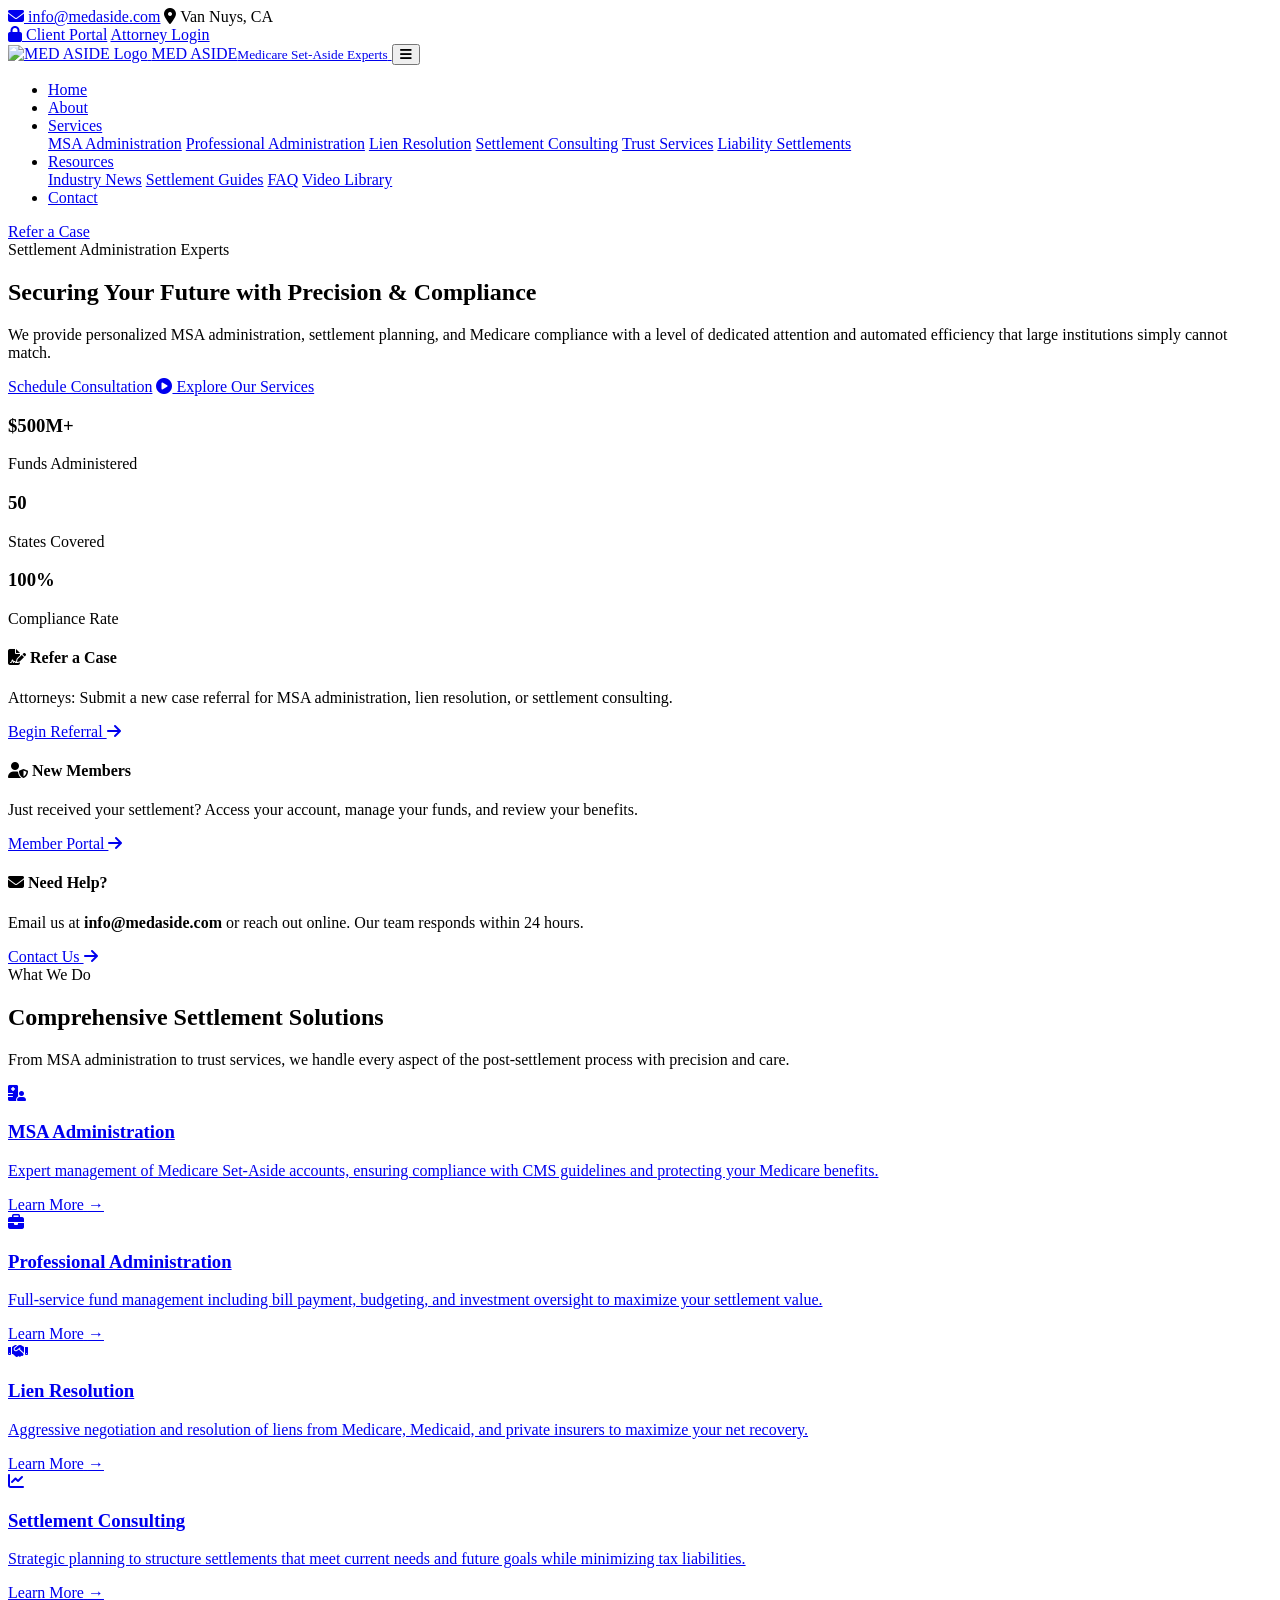
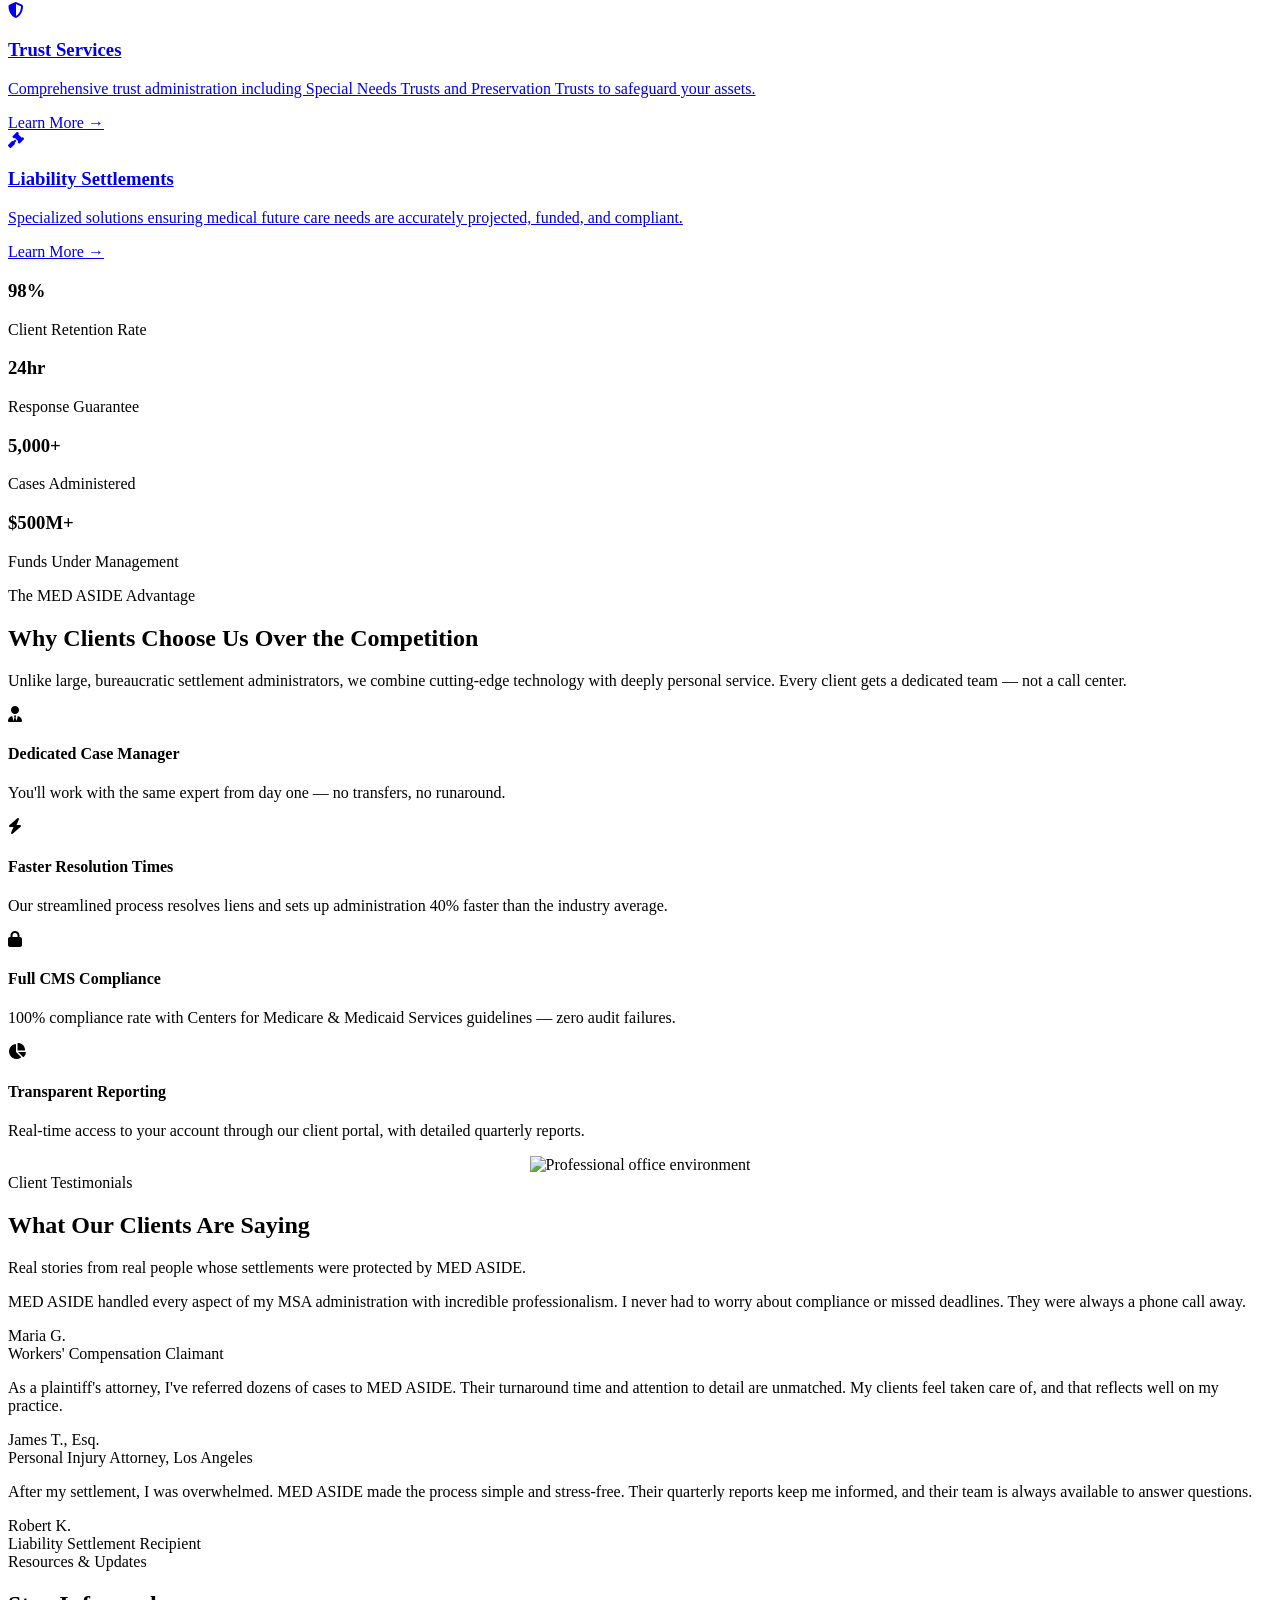
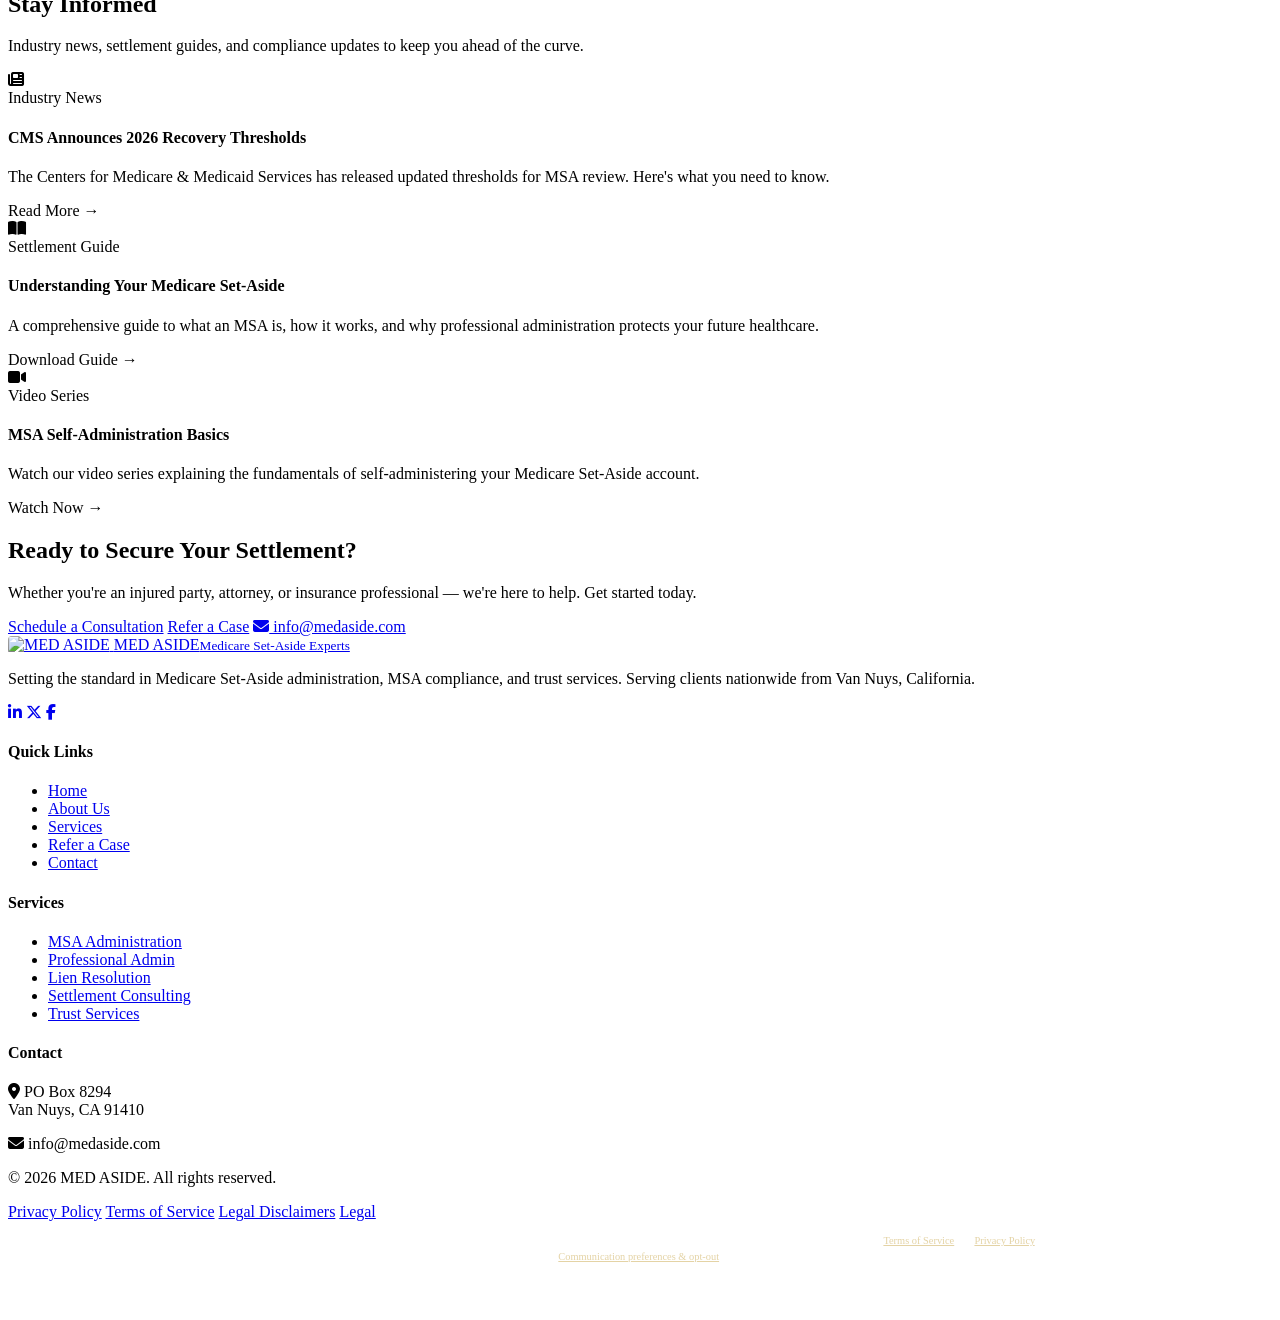
==== index.html @ 88d5e35c "Wire Web3Forms, add legal page, disclaimers, and builder credit - Connect contact form and referral " ====
<!DOCTYPE html>
<html lang="en">

<head>
    <meta charset="UTF-8">
    <meta name="viewport" content="width=device-width, initial-scale=1.0">
    <title>MED ASIDE | Medicare Set-Aside Administration & Compliance Experts</title>
    <link rel="icon" type="image/png" href="assets/images/logo.png">
    <link rel="apple-touch-icon" href="assets/images/logo.png">

    <!-- SEO Meta Tags -->
    <meta name="description"
        content="MED ASIDE provides expert Medicare Set-Aside administration, MSA compliance, lien resolution, settlement consulting, and trust services. CMS-compliant MSA fund management serving all 50 states from Van Nuys, CA.">
    <meta name="keywords"
        content="Medicare Set-Aside, MSA administration, MSA compliance, Medicare Set-Aside allocation, CMS compliance, lien resolution, settlement administration, workers compensation MSA, liability MSA, trust services, settlement consulting, Medicare secondary payer, MSA fund management">
    <meta name="robots" content="index, follow">
    <meta name="author" content="MED ASIDE">
    <link rel="canonical" href="https://www.medaside.com/">

    <!-- Open Graph Tags -->
    <meta property="og:title" content="MED ASIDE | Medicare Set-Aside Administration & Compliance Experts">
    <meta property="og:description"
        content="Expert Medicare Set-Aside administration, MSA compliance, lien resolution, and trust services. CMS-compliant fund management serving all 50 states.">
    <meta property="og:type" content="website">
    <meta property="og:url" content="https://www.medaside.com/">
    <meta property="og:image" content="https://www.medaside.com/assets/images/og-image.png">
    <meta property="og:site_name" content="MED ASIDE">

    <!-- Twitter Card Tags -->
    <meta name="twitter:card" content="summary_large_image">
    <meta name="twitter:title" content="MED ASIDE | Medicare Set-Aside Administration & Compliance Experts">
    <meta name="twitter:description"
        content="Expert Medicare Set-Aside administration, MSA compliance, lien resolution, and trust services. CMS-compliant fund management serving all 50 states.">
    <meta name="twitter:image" content="https://www.medaside.com/assets/images/og-image.png">

    <!-- JSON-LD Structured Data: Organization -->
    <script type="application/ld+json">
    {
        "@context": "https://schema.org",
        "@type": "Organization",
        "name": "MED ASIDE",
        "url": "https://www.medaside.com",
        "logo": "https://www.medaside.com/assets/images/logo.png",
        "description": "Medicare Set-Aside administration and compliance experts providing MSA fund management, lien resolution, settlement consulting, and trust services nationwide.",
        "email": "info@medaside.com",
        "address": {
            "@type": "PostalAddress",
            "streetAddress": "PO Box 8294",
            "addressLocality": "Van Nuys",
            "addressRegion": "CA",
            "postalCode": "91410",
            "addressCountry": "US"
        },
        "sameAs": [
            "https://www.linkedin.com/company/medaside",
            "https://www.facebook.com/medaside",
            "https://twitter.com/medaside"
        ],
        "contactPoint": {
            "@type": "ContactPoint",
            "contactType": "customer service",
            "email": "info@medaside.com",
            "areaServed": "US",
            "availableLanguage": "English"
        }
    }
    </script>

    <!-- JSON-LD Structured Data: LocalBusiness -->
    <script type="application/ld+json">
    {
        "@context": "https://schema.org",
        "@type": "LocalBusiness",
        "name": "MED ASIDE",
        "image": "https://www.medaside.com/assets/images/logo.png",
        "url": "https://www.medaside.com",
        "email": "info@medaside.com",
        "description": "Medicare Set-Aside administration and compliance experts. Professional MSA fund management, lien resolution, settlement consulting, and trust services.",
        "address": {
            "@type": "PostalAddress",
            "streetAddress": "PO Box 8294",
            "addressLocality": "Van Nuys",
            "addressRegion": "CA",
            "postalCode": "91410",
            "addressCountry": "US"
        },
        "geo": {
            "@type": "GeoCoordinates",
            "latitude": 34.1870,
            "longitude": -118.4490
        },
        "areaServed": {
            "@type": "Country",
            "name": "United States"
        },
        "priceRange": "$$",
        "openingHoursSpecification": [
            {
                "@type": "OpeningHoursSpecification",
                "dayOfWeek": ["Monday", "Tuesday", "Wednesday", "Thursday", "Friday"],
                "opens": "08:00",
                "closes": "18:00"
            }
        ]
    }
    </script>

    <!-- Sitemap -->
    <link rel="sitemap" type="application/xml" href="/sitemap.xml">

    <!-- Preconnect Hints -->
    <link rel="preconnect" href="https://fonts.googleapis.com">
    <link rel="preconnect" href="https://fonts.gstatic.com" crossorigin>
    <link rel="preconnect" href="https://cdnjs.cloudflare.com">

    <!-- Google Fonts -->
    <link
        href="https://fonts.googleapis.com/css2?family=Inter:wght@300;400;500;600;700&family=Playfair+Display:ital,wght@0,400;0,600;0,700;1,400&display=swap"
        rel="stylesheet">

    <!-- Font Awesome -->
    <link rel="stylesheet" href="https://cdnjs.cloudflare.com/ajax/libs/font-awesome/6.5.1/css/all.min.css">

    <!-- Stylesheet -->
    <link rel="stylesheet" href="styles.css">
</head>

<body>

    <!-- Top Bar -->
    <div class="top-bar">
        <div class="container">
            <div class="top-bar-left">
                <a href="mailto:info@medaside.com"><i class="fas fa-envelope"></i> info@medaside.com</a>
                <span><i class="fas fa-map-marker-alt"></i> Van Nuys, CA</span>
            </div>
            <div class="top-bar-right">
                <a href="portal.html" class="portal-btn"><i class="fas fa-lock"></i> Client Portal</a>
                <a href="portal.html">Attorney Login</a>
            </div>
        </div>
    </div>

    <!-- Header / Navigation -->
    <header>
        <div class="container">
            <nav>
                <a href="index.html" class="logo">
                    <img src="assets/images/logo.png" alt="MED ASIDE Logo">
                    <span class="logo-text">MED ASIDE<small>Medicare Set-Aside Experts</small></span>
                </a>

                <button class="mobile-toggle" id="mobileToggle" aria-label="Toggle Menu">
                    <i class="fas fa-bars"></i>
                </button>

                <div class="main-nav" id="mainNav">
                    <ul class="nav-links">
                        <li><a href="index.html" class="active">Home</a></li>
                        <li><a href="about.html">About</a></li>
                        <li class="has-dropdown">
                            <a href="services.html">Services</a>
                            <div class="dropdown">
                                <a href="services.html#msa">MSA Administration</a>
                                <a href="services.html#professional">Professional Administration</a>
                                <a href="services.html#lien">Lien Resolution</a>
                                <a href="services.html#consulting">Settlement Consulting</a>
                                <a href="services.html#trust">Trust Services</a>
                                <a href="services.html#liability">Liability Settlements</a>
                            </div>
                        </li>
                        <li class="has-dropdown">
                            <a href="#">Resources</a>
                            <div class="dropdown">
                                <a href="#">Industry News</a>
                                <a href="#">Settlement Guides</a>
                                <a href="#">FAQ</a>
                                <a href="#">Video Library</a>
                            </div>
                        </li>
                        <li><a href="contact.html">Contact</a></li>
                    </ul>
                    <div class="nav-cta">
                        <a href="referral.html" class="btn btn-referral btn-small"><span>Refer a Case</span></a>
                    </div>
                </div>
            </nav>
        </div>
    </header>

    <!-- Hero Section -->
    <section class="hero">
        <div class="container">
            <div class="hero-inner">
                <div class="hero-content">
                    <span class="section-label">Settlement Administration Experts</span>
                    <h1>Securing Your Future with <span class="text-gold">Precision & Compliance</span></h1>
                    <p>We provide personalized MSA administration, settlement planning, and Medicare compliance with a
                        level of dedicated attention and automated efficiency that large institutions simply cannot
                        match.</p>
                    <div class="hero-ctas">
                        <a href="contact.html" class="btn btn-primary"><span>Schedule Consultation</span></a>
                        <a href="services.html" class="btn btn-outline-light"><span><i class="fas fa-play-circle"></i>
                                Explore Our Services</span></a>
                    </div>
                    <div class="hero-stats">
                        <div class="hero-stat">
                            <h3>$500M+</h3>
                            <p>Funds Administered</p>
                        </div>
                        <div class="hero-stat">
                            <h3>50</h3>
                            <p>States Covered</p>
                        </div>
                        <div class="hero-stat">
                            <h3>100%</h3>
                            <p>Compliance Rate</p>
                        </div>
                    </div>
                </div>

                <div class="hero-sidebar">
                    <div class="hero-card">
                        <h4><i class="fas fa-file-signature"></i> Refer a Case</h4>
                        <p>Attorneys: Submit a new case referral for MSA administration, lien resolution, or settlement
                            consulting.</p>
                        <a href="referral.html">Begin Referral <i class="fas fa-arrow-right"></i></a>
                    </div>
                    <div class="hero-card">
                        <h4><i class="fas fa-user-shield"></i> New Members</h4>
                        <p>Just received your settlement? Access your account, manage your funds, and review your
                            benefits.</p>
                        <a href="portal.html">Member Portal <i class="fas fa-arrow-right"></i></a>
                    </div>
                    <div class="hero-card">
                        <h4><i class="fas fa-envelope"></i> Need Help?</h4>
                        <p>Email us at <strong>info@medaside.com</strong> or reach out online. Our team responds within 24
                            hours.</p>
                        <a href="contact.html">Contact Us <i class="fas fa-arrow-right"></i></a>
                    </div>
                </div>
            </div>
        </div>
    </section>

    <!-- Services Section -->
    <section class="services-section">
        <div class="container">
            <div class="section-header">
                <span class="section-label" style="padding-left:0; text-align:center;">What We Do</span>
                <h2>Comprehensive <span class="text-gold">Settlement Solutions</span></h2>
                <p>From MSA administration to trust services, we handle every aspect of the post-settlement process with
                    precision and care.</p>
            </div>
            <div class="services-grid">
                <a href="services.html#msa" class="service-card">
                    <div class="service-icon"><i class="fas fa-hospital-user"></i></div>
                    <h3>MSA Administration</h3>
                    <p>Expert management of Medicare Set-Aside accounts, ensuring compliance with CMS guidelines and
                        protecting your Medicare benefits.</p>
                    <span class="service-link"><span>Learn More</span> <span class="arrow">&rarr;</span></span>
                </a>
                <a href="services.html#professional" class="service-card">
                    <div class="service-icon"><i class="fas fa-briefcase"></i></div>
                    <h3>Professional Administration</h3>
                    <p>Full-service fund management including bill payment, budgeting, and investment oversight to
                        maximize your settlement value.</p>
                    <span class="service-link"><span>Learn More</span> <span class="arrow">&rarr;</span></span>
                </a>
                <a href="services.html#lien" class="service-card">
                    <div class="service-icon"><i class="fas fa-handshake"></i></div>
                    <h3>Lien Resolution</h3>
                    <p>Aggressive negotiation and resolution of liens from Medicare, Medicaid, and private insurers to
                        maximize your net recovery.</p>
                    <span class="service-link"><span>Learn More</span> <span class="arrow">&rarr;</span></span>
                </a>
                <a href="services.html#consulting" class="service-card">
                    <div class="service-icon"><i class="fas fa-chart-line"></i></div>
                    <h3>Settlement Consulting</h3>
                    <p>Strategic planning to structure settlements that meet current needs and future goals while
                        minimizing tax liabilities.</p>
                    <span class="service-link"><span>Learn More</span> <span class="arrow">&rarr;</span></span>
                </a>
                <a href="services.html#trust" class="service-card">
                    <div class="service-icon"><i class="fas fa-shield-alt"></i></div>
                    <h3>Trust Services</h3>
                    <p>Comprehensive trust administration including Special Needs Trusts and Preservation Trusts to
                        safeguard your assets.</p>
                    <span class="service-link"><span>Learn More</span> <span class="arrow">&rarr;</span></span>
                </a>
                <a href="services.html#liability" class="service-card">
                    <div class="service-icon"><i class="fas fa-gavel"></i></div>
                    <h3>Liability Settlements</h3>
                    <p>Specialized solutions ensuring medical future care needs are accurately projected, funded, and
                        compliant.</p>
                    <span class="service-link"><span>Learn More</span> <span class="arrow">&rarr;</span></span>
                </a>
            </div>
        </div>
    </section>

    <!-- Trust Stats Band -->
    <section class="trust-band">
        <div class="container">
            <div class="trust-grid">
                <div class="trust-item">
                    <h3>98%</h3>
                    <p>Client Retention Rate</p>
                </div>
                <div class="trust-item">
                    <h3>24hr</h3>
                    <p>Response Guarantee</p>
                </div>
                <div class="trust-item">
                    <h3>5,000+</h3>
                    <p>Cases Administered</p>
                </div>
                <div class="trust-item">
                    <h3>$500M+</h3>
                    <p>Funds Under Management</p>
                </div>
            </div>
        </div>
    </section>

    <!-- Why Choose Us -->
    <section class="why-section">
        <div class="container">
            <div class="why-grid">
                <div class="why-content">
                    <span class="section-label">The MED ASIDE Advantage</span>
                    <h2>Why Clients Choose <span class="text-gold">Us Over the Competition</span></h2>
                    <p class="text-muted">Unlike large, bureaucratic settlement administrators, we combine cutting-edge
                        technology with deeply personal service. Every client gets a dedicated team — not a call center.
                    </p>
                    <div class="why-list">
                        <div class="why-item">
                            <div class="why-icon"><i class="fas fa-user-tie"></i></div>
                            <div>
                                <h4>Dedicated Case Manager</h4>
                                <p>You'll work with the same expert from day one — no transfers, no runaround.</p>
                            </div>
                        </div>
                        <div class="why-item">
                            <div class="why-icon"><i class="fas fa-bolt"></i></div>
                            <div>
                                <h4>Faster Resolution Times</h4>
                                <p>Our streamlined process resolves liens and sets up administration 40% faster than the
                                    industry average.</p>
                            </div>
                        </div>
                        <div class="why-item">
                            <div class="why-icon"><i class="fas fa-lock"></i></div>
                            <div>
                                <h4>Full CMS Compliance</h4>
                                <p>100% compliance rate with Centers for Medicare & Medicaid Services guidelines — zero
                                    audit failures.</p>
                            </div>
                        </div>
                        <div class="why-item">
                            <div class="why-icon"><i class="fas fa-chart-pie"></i></div>
                            <div>
                                <h4>Transparent Reporting</h4>
                                <p>Real-time access to your account through our client portal, with detailed quarterly
                                    reports.</p>
                            </div>
                        </div>
                    </div>
                </div>
                <div style="display:flex;align-items:center;justify-content:center;">
                    <img src="assets/images/hero.png" alt="Professional office environment"
                        style="max-height:500px;object-fit:cover;border:1px solid var(--glass-border);">
                </div>
            </div>
        </div>
    </section>

    <!-- Testimonials -->
    <section class="testimonials-section">
        <div class="container">
            <div class="section-header">
                <span class="section-label" style="padding-left:0; text-align:center;">Client Testimonials</span>
                <h2>What Our Clients <span class="text-gold">Are Saying</span></h2>
                <p>Real stories from real people whose settlements were protected by MED ASIDE.</p>
            </div>
            <div class="testimonials-grid">
                <div class="testimonial-card">
                    <p>MED ASIDE handled every aspect of my MSA administration with incredible professionalism. I never
                        had to worry about compliance or missed deadlines. They were always a phone call away.</p>
                    <div class="testimonial-author">Maria G.</div>
                    <div class="testimonial-role">Workers' Compensation Claimant</div>
                </div>
                <div class="testimonial-card">
                    <p>As a plaintiff's attorney, I've referred dozens of cases to MED ASIDE. Their turnaround time and
                        attention to detail are unmatched. My clients feel taken care of, and that reflects well on my
                        practice.</p>
                    <div class="testimonial-author">James T., Esq.</div>
                    <div class="testimonial-role">Personal Injury Attorney, Los Angeles</div>
                </div>
                <div class="testimonial-card">
                    <p>After my settlement, I was overwhelmed. MED ASIDE made the process simple and stress-free. Their
                        quarterly reports keep me informed, and their team is always available to answer questions.</p>
                    <div class="testimonial-author">Robert K.</div>
                    <div class="testimonial-role">Liability Settlement Recipient</div>
                </div>
            </div>
        </div>
    </section>

    <!-- Resources / News -->
    <section class="resources-section">
        <div class="container">
            <div class="section-header">
                <span class="section-label" style="padding-left:0; text-align:center;">Resources & Updates</span>
                <h2>Stay <span class="text-gold">Informed</span></h2>
                <p>Industry news, settlement guides, and compliance updates to keep you ahead of the curve.</p>
            </div>
            <div class="resources-grid">
                <div class="resource-card">
                    <div class="resource-thumb"><i class="fas fa-newspaper"></i></div>
                    <div class="resource-body">
                        <span class="resource-tag">Industry News</span>
                        <h4>CMS Announces 2026 Recovery Thresholds</h4>
                        <p>The Centers for Medicare & Medicaid Services has released updated thresholds for MSA review.
                            Here's what you need to know.</p>
                        <span class="resource-link">Read More &rarr;</span>
                    </div>
                </div>
                <div class="resource-card">
                    <div class="resource-thumb"><i class="fas fa-book-open"></i></div>
                    <div class="resource-body">
                        <span class="resource-tag">Settlement Guide</span>
                        <h4>Understanding Your Medicare Set-Aside</h4>
                        <p>A comprehensive guide to what an MSA is, how it works, and why professional administration
                            protects your future healthcare.</p>
                        <span class="resource-link">Download Guide &rarr;</span>
                    </div>
                </div>
                <div class="resource-card">
                    <div class="resource-thumb"><i class="fas fa-video"></i></div>
                    <div class="resource-body">
                        <span class="resource-tag">Video Series</span>
                        <h4>MSA Self-Administration Basics</h4>
                        <p>Watch our video series explaining the fundamentals of self-administering your Medicare
                            Set-Aside account.</p>
                        <span class="resource-link">Watch Now &rarr;</span>
                    </div>
                </div>
            </div>
        </div>
    </section>

    <!-- CTA Band -->
    <section class="cta-band">
        <div class="container">
            <h2>Ready to Secure <span class="text-gold">Your Settlement?</span></h2>
            <p>Whether you're an injured party, attorney, or insurance professional — we're here to help. Get started
                today.</p>
            <div class="cta-buttons">
                <a href="contact.html" class="btn btn-primary"><span>Schedule a Consultation</span></a>
                <a href="referral.html" class="btn"><span>Refer a Case</span></a>
                <a href="mailto:info@medaside.com" class="btn btn-outline-light"><span><i class="fas fa-envelope"></i> info@medaside.com</span></a>
            </div>
        </div>
    </section>

    <!-- Footer -->
    <footer>
        <div class="container">
            <div class="footer-grid">
                <div class="footer-col footer-about">
                    <a href="index.html" class="logo" style="margin-bottom:1.5rem;">
                        <img src="assets/images/logo.png" alt="MED ASIDE"
                            style="height:45px;width:45px;border-radius:4px;">
                        <span class="logo-text">MED ASIDE<small>Medicare Set-Aside Experts</small></span>
                    </a>
                    <p>Setting the standard in Medicare Set-Aside administration, MSA compliance, and trust services.
                        Serving clients nationwide from Van Nuys, California.</p>
                    <div class="social-links">
                        <a href="#" aria-label="LinkedIn"><i class="fab fa-linkedin-in"></i></a>
                        <a href="#" aria-label="Twitter"><i class="fab fa-x-twitter"></i></a>
                        <a href="#" aria-label="Facebook"><i class="fab fa-facebook-f"></i></a>
                    </div>
                </div>
                <div class="footer-col">
                    <h4>Quick Links</h4>
                    <ul>
                        <li><a href="index.html">Home</a></li>
                        <li><a href="about.html">About Us</a></li>
                        <li><a href="services.html">Services</a></li>
                        <li><a href="referral.html">Refer a Case</a></li>
                        <li><a href="contact.html">Contact</a></li>
                    </ul>
                </div>
                <div class="footer-col">
                    <h4>Services</h4>
                    <ul>
                        <li><a href="services.html#msa">MSA Administration</a></li>
                        <li><a href="services.html#professional">Professional Admin</a></li>
                        <li><a href="services.html#lien">Lien Resolution</a></li>
                        <li><a href="services.html#consulting">Settlement Consulting</a></li>
                        <li><a href="services.html#trust">Trust Services</a></li>
                    </ul>
                </div>
                <div class="footer-col footer-contact">
                    <h4>Contact</h4>
                    <p><span class="icon"><i class="fas fa-map-marker-alt"></i></span> PO Box 8294<br>Van
                        Nuys, CA 91410</p>
                    <p><span class="icon"><i class="fas fa-envelope"></i></span> info@medaside.com</p>
                </div>
            </div>
            <div class="footer-bottom">
                <p>&copy; 2026 MED ASIDE. All rights reserved.</p>
                <div class="footer-bottom-links">
                    <a href="legal.html#privacy">Privacy Policy</a>
                    <a href="legal.html#terms">Terms of Service</a>
                    <a href="legal.html#disclaimers">Legal Disclaimers</a>
                    <a href="legal.html">Legal</a>
                </div>
            </div>

            <p style="font-size:0.65rem;color:rgba(255,255,255,0.3);margin-top:0.75rem;line-height:1.5;max-width:800px;margin-left:auto;margin-right:auto;text-align:center;">MED ASIDE is not a law firm and does not provide legal advice. Information on this site is for general purposes only. By using this site, you agree to our <a href="legal.html#terms" style="color:rgba(201,168,76,0.5);">Terms of Service</a> and <a href="legal.html#privacy" style="color:rgba(201,168,76,0.5);">Privacy Policy</a>. <a href="legal.html#consent" style="color:rgba(201,168,76,0.5);">Communication preferences &amp; opt-out</a>.</p>
            <div style="text-align:center;padding:0.75rem 0 0;border-top:1px solid rgba(255,255,255,0.05);margin-top:0.75rem;"><p style="font-size:0.6rem;color:rgba(255,255,255,0.25);letter-spacing:0.5px;">Website custom built by Brandon Bible, Adaptation Living LLC &mdash; <a href="mailto:info@adaptationliving.com" style="color:rgba(255,255,255,0.3);">info@adaptationliving.com</a></p></div>
        </div>
    </footer>

    <!-- Mobile Nav Toggle Script -->
    <script>
        document.getElementById('mobileToggle').addEventListener('click', function () {
            document.getElementById('mainNav').classList.toggle('open');
            const icon = this.querySelector('i');
            icon.classList.toggle('fa-bars');
            icon.classList.toggle('fa-times');
        });

        // Simple scroll animation
        const observer = new IntersectionObserver((entries) => {
            entries.forEach(entry => {
                if (entry.isIntersecting) {
                    entry.target.classList.add('visible');
                }
            });
        }, { threshold: 0.1 });

        document.querySelectorAll('.animate-on-scroll').forEach(el => observer.observe(el));
    </script>

</body>

</html>
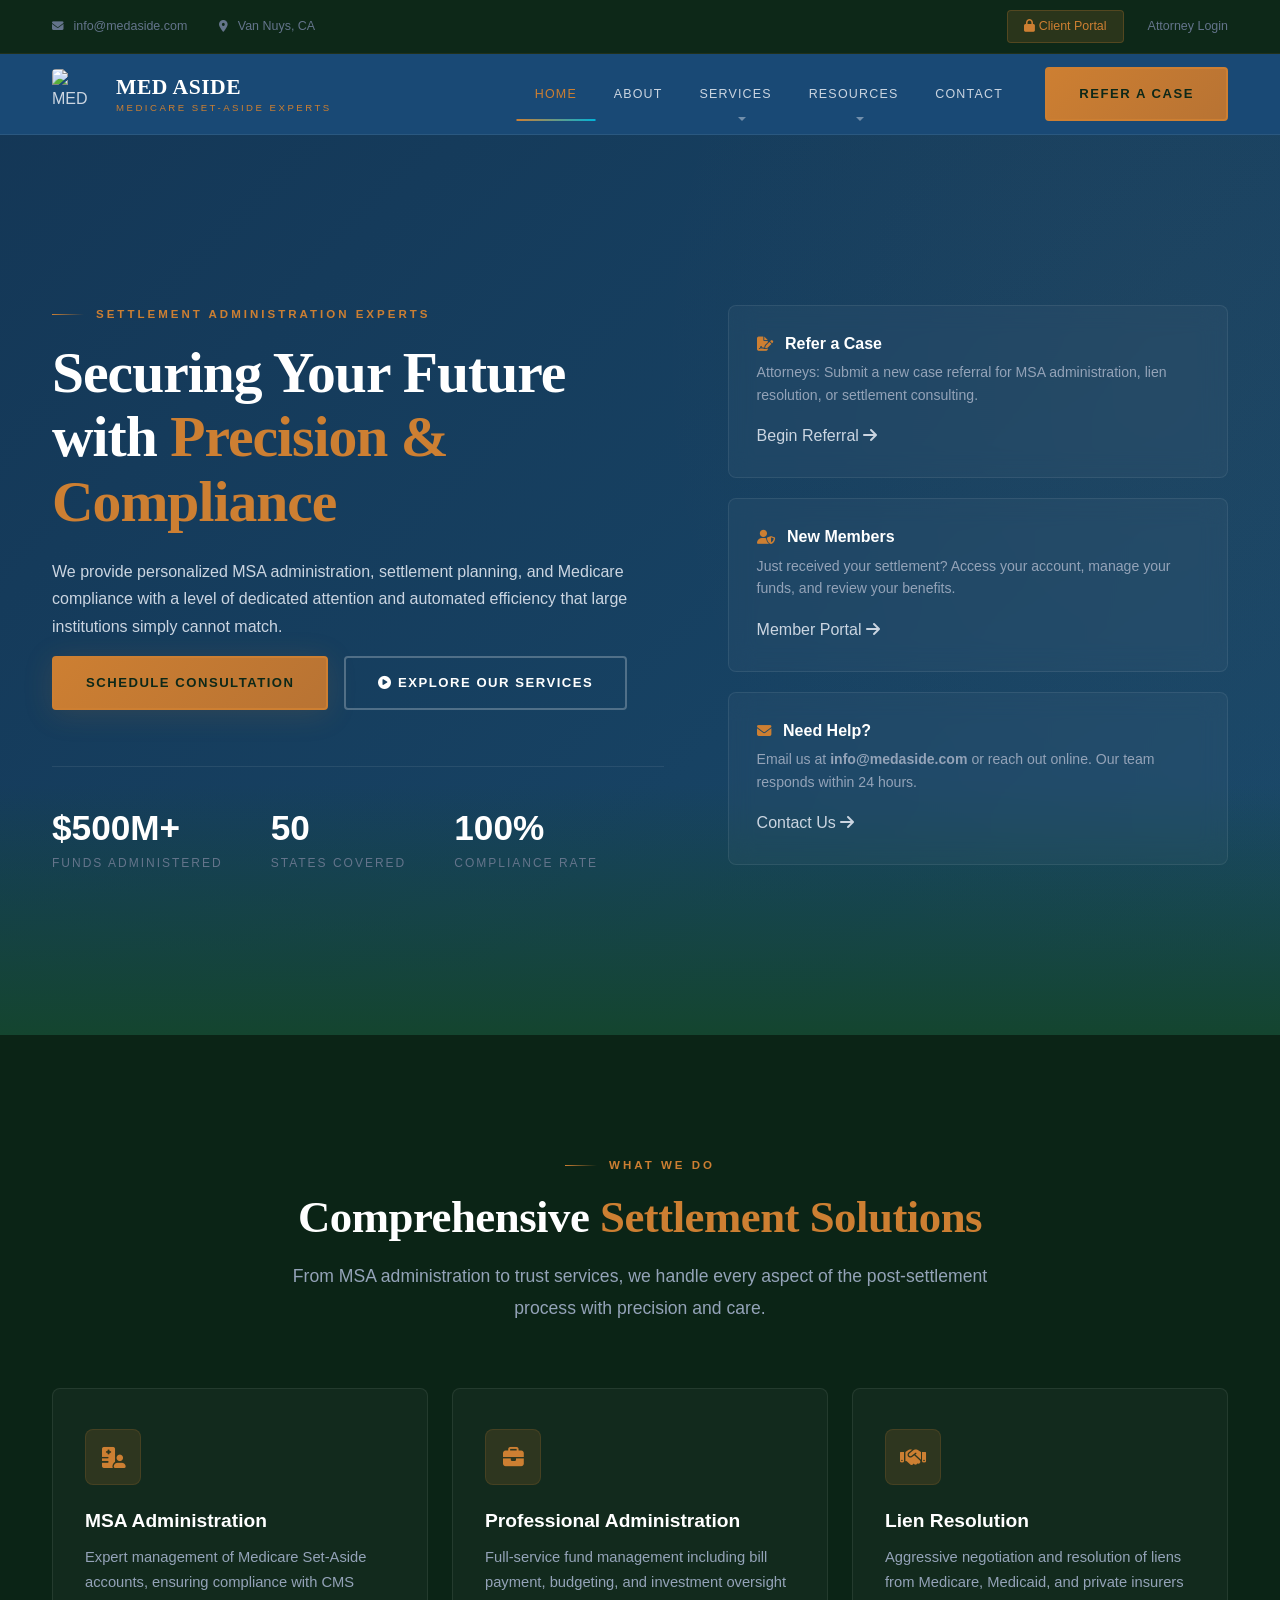
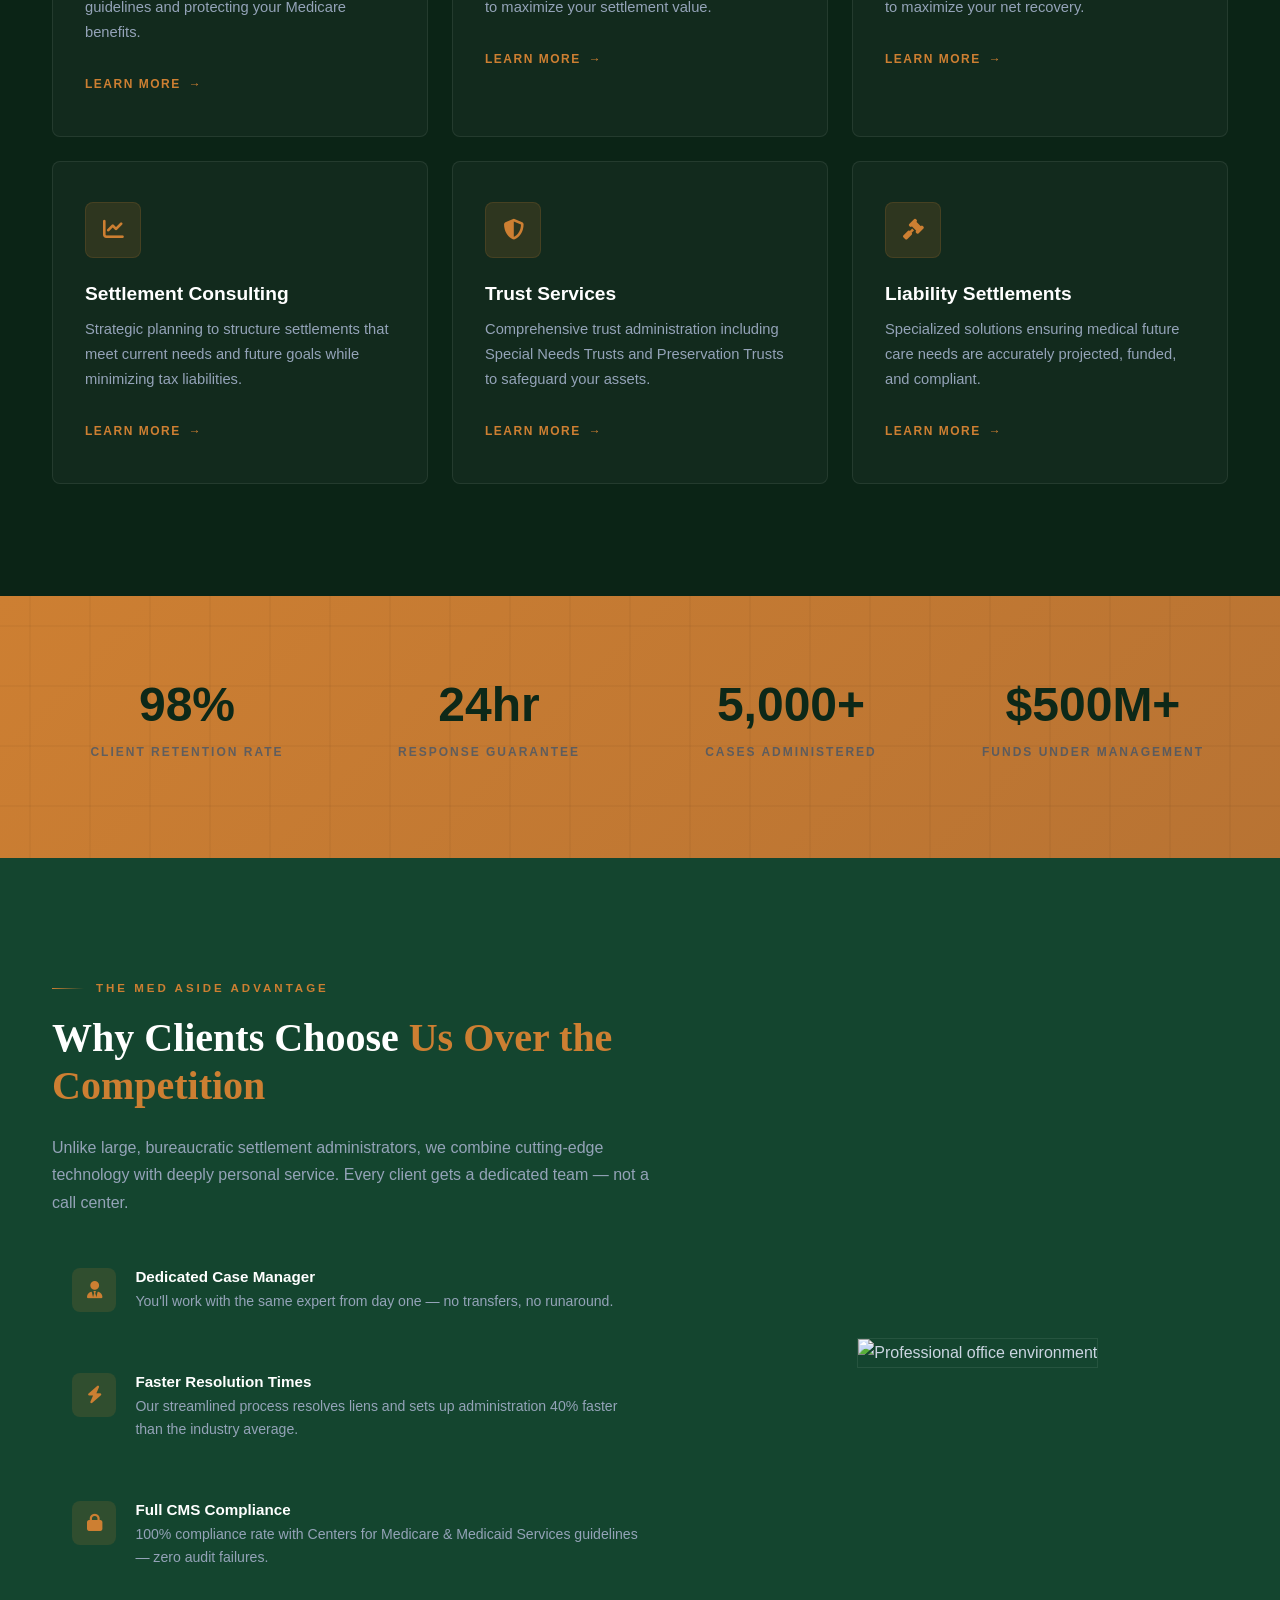
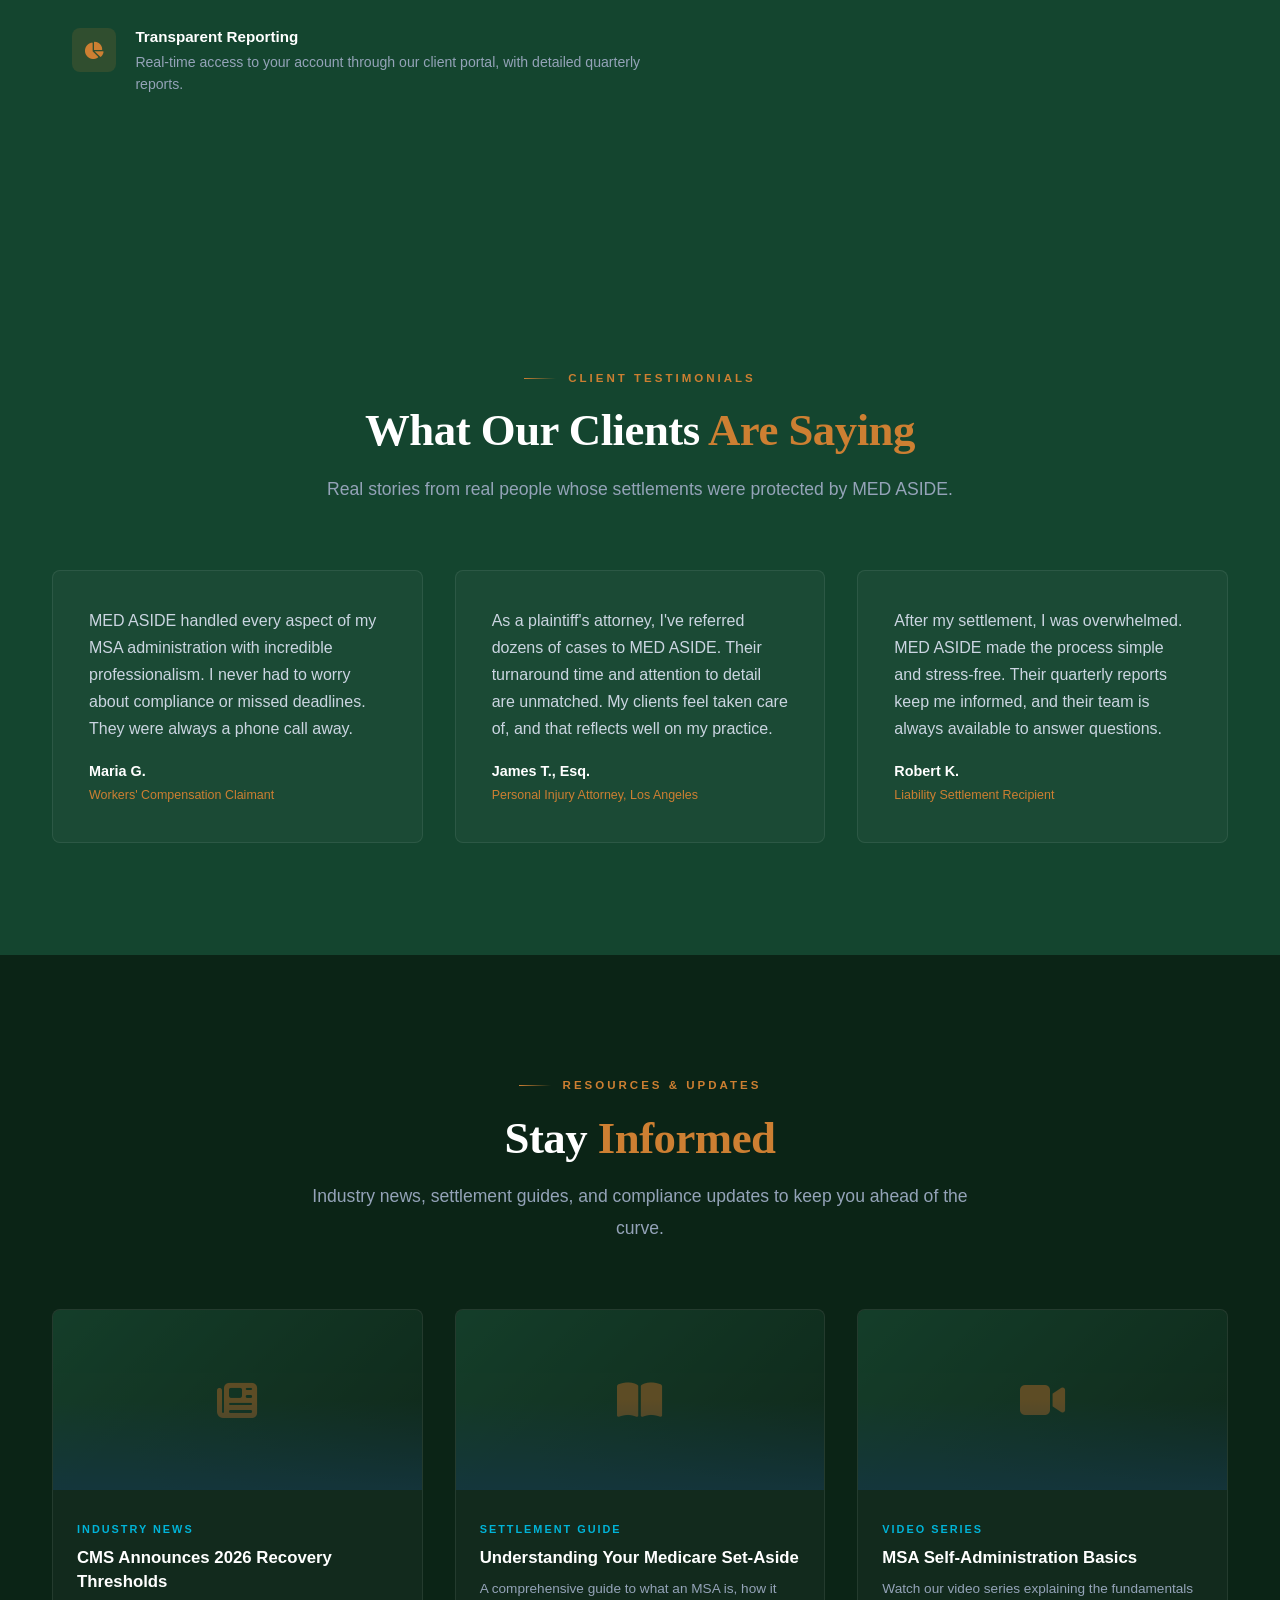
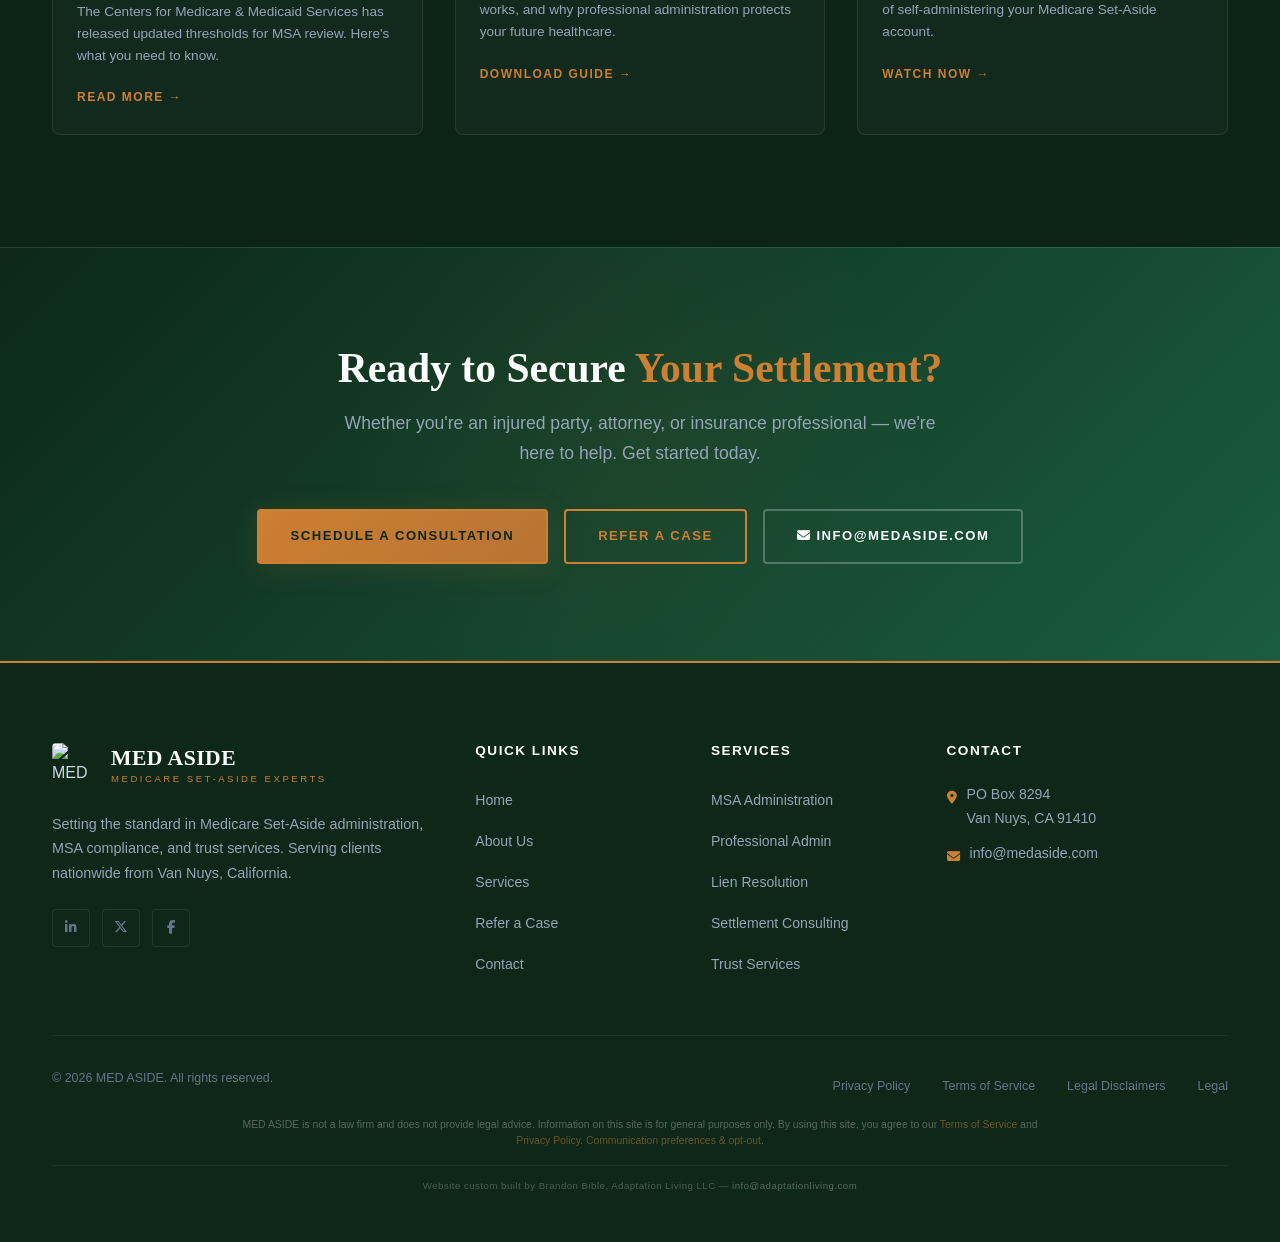
==== commit 905d43b6: "MED ASIDE v2 - Forest green + copper/bronze color variant Identical site structure, content, forms, " ====
--- a/index.html
+++ b/index.html
@@ -519,7 +519,7 @@
                 </div>
             </div>
 
-            <p style="font-size:0.65rem;color:rgba(255,255,255,0.3);margin-top:0.75rem;line-height:1.5;max-width:800px;margin-left:auto;margin-right:auto;text-align:center;">MED ASIDE is not a law firm and does not provide legal advice. Information on this site is for general purposes only. By using this site, you agree to our <a href="legal.html#terms" style="color:rgba(201,168,76,0.5);">Terms of Service</a> and <a href="legal.html#privacy" style="color:rgba(201,168,76,0.5);">Privacy Policy</a>. <a href="legal.html#consent" style="color:rgba(201,168,76,0.5);">Communication preferences &amp; opt-out</a>.</p>
+            <p style="font-size:0.65rem;color:rgba(255,255,255,0.3);margin-top:0.75rem;line-height:1.5;max-width:800px;margin-left:auto;margin-right:auto;text-align:center;">MED ASIDE is not a law firm and does not provide legal advice. Information on this site is for general purposes only. By using this site, you agree to our <a href="legal.html#terms" style="color:rgba(205,127,50,0.5);">Terms of Service</a> and <a href="legal.html#privacy" style="color:rgba(205,127,50,0.5);">Privacy Policy</a>. <a href="legal.html#consent" style="color:rgba(205,127,50,0.5);">Communication preferences &amp; opt-out</a>.</p>
             <div style="text-align:center;padding:0.75rem 0 0;border-top:1px solid rgba(255,255,255,0.05);margin-top:0.75rem;"><p style="font-size:0.6rem;color:rgba(255,255,255,0.25);letter-spacing:0.5px;">Website custom built by Brandon Bible, Adaptation Living LLC &mdash; <a href="mailto:info@adaptationliving.com" style="color:rgba(255,255,255,0.3);">info@adaptationliving.com</a></p></div>
         </div>
     </footer>
@@ -545,6 +545,19 @@
         document.querySelectorAll('.animate-on-scroll').forEach(el => observer.observe(el));
     </script>
 
+<!--Start of Tawk.to Script-->
+<script type="text/javascript">
+var Tawk_API=Tawk_API||{}, Tawk_LoadStart=new Date();
+(function(){
+var s1=document.createElement("script"),s0=document.getElementsByTagName("script")[0];
+s1.async=true;
+s1.src='https://embed.tawk.to/69aa5552ddd7fc1c34851406/1jj0lqiqk';
+s1.charset='UTF-8';
+s1.setAttribute('crossorigin','*');
+s0.parentNode.insertBefore(s1,s0);
+})();
+</script>
+<!--End of Tawk.to Script-->
 </body>
 
 </html>
--- a/styles.css
+++ b/styles.css
@@ -0,0 +1,2084 @@
+/* ================================================================
+   MED ASIDE — Enterprise Design System
+   Medicare Set-Aside Administration & Compliance
+   ================================================================ */
+
+/* ---- Custom Properties ---- */
+:root {
+    /* Brand Palette — Forest Green */
+    --navy-900: #0d2818;
+    --navy-800: #14452f;
+    --navy-700: #1a5c3e;
+    --navy-600: #20734d;
+    --navy-500: #2d8a5e;
+    --charcoal: #0f3321;
+    --slate-900: #0b2416;
+
+    /* Accent Colors */
+    --gold: #cd7f32;
+    --gold-light: #daa06d;
+    --gold-dark: #b87333;
+    --gold-glow: rgba(205, 127, 50, 0.15);
+    --teal: #00b4d8;
+    --teal-light: #48cae4;
+    --teal-dark: #0096b7;
+    --teal-glow: rgba(0, 180, 216, 0.1);
+    --emerald: #10b981;
+    --coral: #f97066;
+
+    /* Text */
+    --text-white: #ffffff;
+    --text-100: #e2e8f0;
+    --text-200: #cbd5e1;
+    --text-300: #94a3b8;
+    --text-400: #64748b;
+    --text-500: #475569;
+
+    /* Surfaces */
+    --glass: rgba(255, 255, 255, 0.03);
+    --glass-light: rgba(255, 255, 255, 0.06);
+    --glass-border: rgba(255, 255, 255, 0.08);
+    --glass-border-hover: rgba(255, 255, 255, 0.15);
+
+    /* Typography */
+    --font-display: 'Playfair Display', Georgia, 'Times New Roman', serif;
+    --font-body: 'Inter', -apple-system, BlinkMacSystemFont, 'Segoe UI', sans-serif;
+
+    /* Spacing */
+    --section-pad: 7rem 0;
+    --section-pad-sm: 5rem 0;
+    --container-max: 1240px;
+    --container-narrow: 900px;
+
+    /* Radius */
+    --radius-sm: 4px;
+    --radius-md: 8px;
+    --radius-lg: 12px;
+    --radius-xl: 16px;
+
+    /* Shadows */
+    --shadow-sm: 0 1px 3px rgba(0,0,0,0.1);
+    --shadow-md: 0 4px 20px rgba(0,0,0,0.15);
+    --shadow-lg: 0 10px 40px rgba(0,0,0,0.25);
+    --shadow-xl: 0 20px 60px rgba(0,0,0,0.35);
+    --shadow-gold: 0 4px 30px rgba(205,127,50,0.15);
+    --shadow-teal: 0 4px 30px rgba(0,180,216,0.1);
+
+    /* Transitions */
+    --ease-out: cubic-bezier(0.25, 0.46, 0.45, 0.94);
+    --ease-spring: cubic-bezier(0.34, 1.56, 0.64, 1);
+    --t-fast: 0.2s;
+    --t-med: 0.4s;
+    --t-slow: 0.6s;
+}
+
+/* ---- Reset ---- */
+*, *::before, *::after { box-sizing: border-box; margin: 0; padding: 0; }
+
+html {
+    scroll-behavior: smooth;
+    font-size: 16px;
+}
+
+body {
+    font-family: var(--font-body);
+    background: var(--navy-800);
+    color: var(--text-200);
+    line-height: 1.7;
+    overflow-x: hidden;
+    -webkit-font-smoothing: antialiased;
+    -moz-osx-font-smoothing: grayscale;
+}
+
+h1, h2, h3, h4, h5, h6 {
+    font-family: var(--font-display);
+    color: var(--text-white);
+    line-height: 1.2;
+    margin-bottom: 1rem;
+    font-weight: 600;
+}
+
+p { margin-bottom: 1rem; }
+a { text-decoration: none; color: inherit; transition: color var(--t-fast); }
+ul { list-style: none; }
+img { max-width: 100%; height: auto; display: block; }
+button { font-family: var(--font-body); }
+
+/* ---- Layout ---- */
+.container {
+    max-width: var(--container-max);
+    margin: 0 auto;
+    padding: 0 2rem;
+}
+
+.container-narrow {
+    max-width: var(--container-narrow);
+    margin: 0 auto;
+    padding: 0 2rem;
+}
+
+/* ---- Utility Classes ---- */
+.text-gold { color: var(--gold); }
+.text-teal { color: var(--teal); }
+.text-muted { color: var(--text-300); }
+.text-center { text-align: center; }
+.sr-only { position: absolute; width: 1px; height: 1px; padding: 0; margin: -1px; overflow: hidden; clip: rect(0,0,0,0); border: 0; }
+
+.gradient-text {
+    background: linear-gradient(135deg, var(--gold), var(--gold-light), var(--teal-light));
+    -webkit-background-clip: text;
+    -webkit-text-fill-color: transparent;
+    background-clip: text;
+}
+
+.section-label {
+    display: inline-flex;
+    align-items: center;
+    gap: 12px;
+    font-size: 0.72rem;
+    font-weight: 700;
+    letter-spacing: 3px;
+    text-transform: uppercase;
+    color: var(--gold);
+    margin-bottom: 1rem;
+}
+
+.section-label::before {
+    content: '';
+    width: 32px;
+    height: 1px;
+    background: linear-gradient(90deg, var(--gold), transparent);
+}
+
+.section-label--center {
+    justify-content: center;
+    padding-left: 0;
+}
+
+.section-label--center::before { display: none; }
+
+.section-label--center::after {
+    display: none;
+}
+
+.section-header {
+    text-align: center;
+    margin-bottom: 4rem;
+    max-width: 700px;
+    margin-left: auto;
+    margin-right: auto;
+}
+
+.section-header h2 {
+    font-size: 2.8rem;
+    margin-bottom: 1rem;
+    letter-spacing: -0.5px;
+}
+
+.section-header p {
+    color: var(--text-300);
+    font-size: 1.1rem;
+    line-height: 1.8;
+}
+
+/* ---- Buttons ---- */
+.btn {
+    display: inline-flex;
+    align-items: center;
+    justify-content: center;
+    gap: 10px;
+    padding: 14px 32px;
+    font-family: var(--font-body);
+    font-weight: 600;
+    font-size: 0.82rem;
+    text-transform: uppercase;
+    letter-spacing: 1.5px;
+    border: 2px solid var(--gold);
+    color: var(--gold);
+    background: transparent;
+    cursor: pointer;
+    transition: all var(--t-med) var(--ease-out);
+    position: relative;
+    overflow: hidden;
+    border-radius: var(--radius-sm);
+    white-space: nowrap;
+}
+
+.btn::before {
+    content: '';
+    position: absolute;
+    inset: 0;
+    background: var(--gold);
+    transform: scaleX(0);
+    transform-origin: left;
+    transition: transform var(--t-med) var(--ease-out);
+    z-index: 0;
+}
+
+.btn:hover::before { transform: scaleX(1); }
+.btn:hover { color: var(--navy-900); }
+.btn span, .btn i { position: relative; z-index: 1; }
+
+.btn-primary {
+    background: linear-gradient(135deg, var(--gold), var(--gold-dark));
+    color: var(--navy-900);
+    border-color: var(--gold);
+    box-shadow: var(--shadow-gold);
+}
+
+.btn-primary::before { background: var(--text-white); }
+.btn-primary:hover { color: var(--navy-900); border-color: var(--text-white); }
+
+.btn-teal {
+    border-color: var(--teal);
+    color: var(--teal);
+}
+
+.btn-teal::before { background: var(--teal); }
+.btn-teal:hover { color: var(--navy-900); }
+
+.btn-sm {
+    padding: 10px 22px;
+    font-size: 0.72rem;
+}
+
+.btn-lg {
+    padding: 18px 42px;
+    font-size: 0.88rem;
+}
+
+.btn-outline-light {
+    border-color: rgba(255,255,255,0.25);
+    color: var(--text-white);
+}
+
+.btn-outline-light::before { background: rgba(255,255,255,0.08); }
+.btn-outline-light:hover { color: var(--text-white); border-color: var(--text-white); }
+
+.btn-referral {
+    background: linear-gradient(135deg, var(--gold), var(--gold-dark));
+    color: var(--navy-900);
+    border-color: var(--gold);
+    animation: pulse-glow 2.5s ease-in-out infinite;
+}
+
+@keyframes pulse-glow {
+    0%, 100% { box-shadow: 0 0 0 0 rgba(205,127,50,0.4); }
+    50% { box-shadow: 0 0 0 12px rgba(205,127,50,0); }
+}
+
+/* ---- Badge / Tag ---- */
+.badge {
+    display: inline-flex;
+    align-items: center;
+    gap: 6px;
+    padding: 6px 14px;
+    font-size: 0.7rem;
+    font-weight: 600;
+    letter-spacing: 1.5px;
+    text-transform: uppercase;
+    border-radius: 100px;
+    background: var(--gold-glow);
+    color: var(--gold);
+    border: 1px solid rgba(205,127,50,0.2);
+}
+
+.badge-teal {
+    background: var(--teal-glow);
+    color: var(--teal);
+    border-color: rgba(0,180,216,0.2);
+}
+
+/* ---- Top Bar ---- */
+.top-bar {
+    background: var(--navy-900);
+    padding: 10px 0;
+    font-size: 0.78rem;
+    border-bottom: 1px solid rgba(205,127,50,0.1);
+    position: relative;
+    z-index: 1001;
+}
+
+.top-bar .container {
+    display: flex;
+    justify-content: space-between;
+    align-items: center;
+}
+
+.top-bar-left {
+    display: flex;
+    gap: 2rem;
+    color: var(--text-400);
+}
+
+.top-bar-left a { color: var(--text-400); }
+.top-bar-left a:hover { color: var(--gold); }
+.top-bar-left i { margin-right: 6px; font-size: 0.72rem; }
+.top-bar-left span i { margin-right: 6px; font-size: 0.72rem; }
+
+.top-bar-right {
+    display: flex;
+    gap: 1.5rem;
+    align-items: center;
+}
+
+.top-bar-right a { color: var(--text-400); font-weight: 500; }
+.top-bar-right a:hover { color: var(--gold); }
+
+.portal-btn {
+    background: var(--gold-glow);
+    padding: 5px 16px;
+    border-radius: var(--radius-sm);
+    color: var(--gold) !important;
+    font-weight: 600;
+    border: 1px solid rgba(205,127,50,0.25);
+    transition: all var(--t-fast);
+}
+
+.portal-btn:hover {
+    background: var(--gold);
+    color: var(--navy-900) !important;
+}
+
+/* ---- Header / Navigation ---- */
+header {
+    background: rgba(26, 74, 122, 0.95);
+    backdrop-filter: blur(24px);
+    -webkit-backdrop-filter: blur(24px);
+    border-bottom: 1px solid var(--glass-border);
+    position: sticky;
+    top: 0;
+    z-index: 1000;
+    transition: all var(--t-med);
+}
+
+header.scrolled {
+    background: rgba(26, 74, 122, 0.98);
+    box-shadow: 0 4px 30px rgba(0,0,0,0.3);
+}
+
+nav {
+    display: flex;
+    justify-content: space-between;
+    align-items: center;
+    padding: 0.8rem 0;
+}
+
+/* Logo */
+.logo {
+    display: flex;
+    align-items: center;
+    gap: 14px;
+    flex-shrink: 0;
+}
+
+.logo img {
+    height: 50px;
+    width: 50px;
+    border-radius: var(--radius-sm);
+    object-fit: cover;
+}
+
+.logo-text {
+    font-family: var(--font-display);
+    font-size: 1.35rem;
+    color: var(--text-white);
+    letter-spacing: 0.5px;
+    line-height: 1.15;
+    font-weight: 600;
+}
+
+.logo-text small {
+    display: block;
+    font-family: var(--font-body);
+    font-size: 0.6rem;
+    letter-spacing: 2.5px;
+    text-transform: uppercase;
+    color: var(--gold);
+    font-weight: 500;
+    margin-top: 2px;
+}
+
+/* Main Nav */
+.main-nav {
+    display: flex;
+    align-items: center;
+    gap: 0;
+}
+
+.nav-links {
+    display: flex;
+    gap: 0;
+    align-items: center;
+}
+
+.nav-links > li { position: relative; }
+
+.nav-links > li > a {
+    display: block;
+    padding: 1rem 1.15rem;
+    font-size: 0.78rem;
+    font-weight: 500;
+    text-transform: uppercase;
+    letter-spacing: 1.2px;
+    color: var(--text-200);
+    transition: color var(--t-fast);
+    position: relative;
+}
+
+.nav-links > li > a::after {
+    content: '';
+    position: absolute;
+    bottom: 0;
+    left: 50%;
+    transform: translateX(-50%);
+    width: 0;
+    height: 2px;
+    background: linear-gradient(90deg, var(--gold), var(--teal));
+    transition: width var(--t-med) var(--ease-out);
+}
+
+.nav-links > li > a:hover,
+.nav-links > li > a.active { color: var(--gold); }
+
+.nav-links > li > a:hover::after,
+.nav-links > li > a.active::after { width: 100%; }
+
+/* Dropdowns */
+.nav-links > li > .dropdown {
+    position: absolute;
+    top: 100%;
+    left: 0;
+    min-width: 280px;
+    background: rgba(20, 54, 90, 0.98);
+    backdrop-filter: blur(24px);
+    -webkit-backdrop-filter: blur(24px);
+    border: 1px solid var(--glass-border);
+    border-radius: 0 0 var(--radius-md) var(--radius-md);
+    padding: 0.75rem 0;
+    opacity: 0;
+    visibility: hidden;
+    transform: translateY(10px);
+    transition: all var(--t-med) var(--ease-out);
+    z-index: 100;
+    box-shadow: var(--shadow-lg);
+}
+
+.nav-links > li:hover > .dropdown {
+    opacity: 1;
+    visibility: visible;
+    transform: translateY(0);
+}
+
+.dropdown a {
+    display: flex;
+    align-items: center;
+    gap: 10px;
+    padding: 0.65rem 1.5rem;
+    font-size: 0.85rem;
+    color: var(--text-300);
+    border-left: 2px solid transparent;
+    transition: all var(--t-fast);
+}
+
+.dropdown a:hover {
+    color: var(--gold);
+    background: rgba(205,127,50,0.04);
+    border-left-color: var(--gold);
+}
+
+.has-dropdown > a::after {
+    content: '';
+    display: inline-block;
+    width: 0;
+    height: 0;
+    border-left: 4px solid transparent;
+    border-right: 4px solid transparent;
+    border-top: 4px solid currentColor;
+    margin-left: 6px;
+    opacity: 0.5;
+    vertical-align: middle;
+}
+
+.nav-cta { margin-left: 1.5rem; }
+
+.mobile-toggle {
+    display: none;
+    background: none;
+    border: 1px solid var(--glass-border);
+    color: var(--text-white);
+    font-size: 1.3rem;
+    cursor: pointer;
+    padding: 8px 12px;
+    border-radius: var(--radius-sm);
+    transition: all var(--t-fast);
+}
+
+.mobile-toggle:hover {
+    border-color: var(--gold);
+    color: var(--gold);
+}
+
+/* ---- Hero Section ---- */
+.hero {
+    min-height: 100vh;
+    background: linear-gradient(135deg, rgba(20, 54, 90, 0.92), rgba(26, 74, 122, 0.8)), url('assets/images/hero.png');
+    background-size: cover;
+    background-position: center;
+    display: flex;
+    align-items: center;
+    position: relative;
+    overflow: hidden;
+}
+
+.hero::before {
+    content: '';
+    position: absolute;
+    top: -50%;
+    right: -30%;
+    width: 80%;
+    height: 150%;
+    background: radial-gradient(ellipse, rgba(205,127,50,0.04) 0%, transparent 70%);
+    pointer-events: none;
+}
+
+.hero::after {
+    content: '';
+    position: absolute;
+    bottom: 0;
+    left: 0;
+    width: 100%;
+    height: 250px;
+    background: linear-gradient(transparent, var(--navy-800));
+    pointer-events: none;
+}
+
+/* Floating grid lines decoration */
+.hero-grid-overlay {
+    position: absolute;
+    inset: 0;
+    background-image:
+        linear-gradient(rgba(205,127,50,0.03) 1px, transparent 1px),
+        linear-gradient(90deg, rgba(205,127,50,0.03) 1px, transparent 1px);
+    background-size: 80px 80px;
+    pointer-events: none;
+    mask-image: radial-gradient(ellipse 80% 60% at 50% 40%, black, transparent);
+    -webkit-mask-image: radial-gradient(ellipse 80% 60% at 50% 40%, black, transparent);
+}
+
+.hero-inner {
+    display: grid;
+    grid-template-columns: 1.1fr 0.9fr;
+    gap: 4rem;
+    align-items: center;
+    position: relative;
+    z-index: 1;
+    padding: 2rem 0;
+}
+
+.hero-content { animation: heroFadeIn 1s var(--ease-out) both; }
+
+@keyframes heroFadeIn {
+    from { opacity: 0; transform: translateY(40px); }
+    to { opacity: 1; transform: translateY(0); }
+}
+
+.hero h1 {
+    font-size: 3.6rem;
+    margin-bottom: 1.5rem;
+    line-height: 1.12;
+    letter-spacing: -1px;
+}
+
+.hero h1 .highlight {
+    position: relative;
+    display: inline;
+}
+
+.hero h1 .highlight::after {
+    content: '';
+    position: absolute;
+    bottom: 4px;
+    left: 0;
+    width: 100%;
+    height: 3px;
+    background: linear-gradient(90deg, var(--gold), var(--teal));
+    border-radius: 2px;
+}
+
+.hero-subtitle {
+    font-size: 1.15rem;
+    color: var(--text-200);
+    margin-bottom: 2.5rem;
+    max-width: 540px;
+    line-height: 1.85;
+}
+
+.hero-ctas {
+    display: flex;
+    gap: 1rem;
+    flex-wrap: wrap;
+    margin-bottom: 3.5rem;
+}
+
+/* Hero Stats */
+.hero-stats {
+    display: flex;
+    gap: 3rem;
+    padding-top: 2.5rem;
+    border-top: 1px solid var(--glass-border);
+}
+
+.hero-stat h3 {
+    font-size: 2.2rem;
+    font-weight: 700;
+    margin-bottom: 0.25rem;
+    font-family: var(--font-body);
+}
+
+.hero-stat h3 .counter-gold { color: var(--gold); }
+.hero-stat h3 .counter-teal { color: var(--teal); }
+
+.hero-stat p {
+    font-size: 0.75rem;
+    text-transform: uppercase;
+    letter-spacing: 2px;
+    color: var(--text-400);
+    margin: 0;
+}
+
+/* Hero Sidebar Cards */
+.hero-sidebar {
+    display: flex;
+    flex-direction: column;
+    gap: 1.25rem;
+    animation: heroCardsIn 1s var(--ease-out) 0.3s both;
+}
+
+@keyframes heroCardsIn {
+    from { opacity: 0; transform: translateX(40px); }
+    to { opacity: 1; transform: translateX(0); }
+}
+
+.hero-card {
+    background: var(--glass);
+    border: 1px solid var(--glass-border);
+    padding: 1.75rem;
+    border-radius: var(--radius-md);
+    backdrop-filter: blur(12px);
+    -webkit-backdrop-filter: blur(12px);
+    transition: all var(--t-med) var(--ease-out);
+    position: relative;
+    overflow: hidden;
+}
+
+.hero-card::before {
+    content: '';
+    position: absolute;
+    top: 0;
+    left: 0;
+    width: 3px;
+    height: 0;
+    background: linear-gradient(180deg, var(--gold), var(--teal));
+    transition: height var(--t-med) var(--ease-out);
+}
+
+.hero-card:hover {
+    border-color: var(--glass-border-hover);
+    transform: translateY(-4px);
+    box-shadow: var(--shadow-lg);
+}
+
+.hero-card:hover::before { height: 100%; }
+
+.hero-card h4 {
+    font-size: 1rem;
+    font-family: var(--font-body);
+    font-weight: 600;
+    color: var(--text-white);
+    margin-bottom: 0.5rem;
+}
+
+.hero-card h4 i {
+    color: var(--gold);
+    margin-right: 8px;
+    font-size: 0.9rem;
+}
+
+.hero-card p {
+    font-size: 0.88rem;
+    color: var(--text-300);
+    margin-bottom: 1rem;
+    line-height: 1.6;
+}
+
+.hero-card-link {
+    font-size: 0.78rem;
+    color: var(--gold);
+    text-transform: uppercase;
+    letter-spacing: 1.5px;
+    font-weight: 600;
+    display: inline-flex;
+    align-items: center;
+    gap: 8px;
+    transition: gap var(--t-fast);
+}
+
+.hero-card:hover .hero-card-link { gap: 14px; }
+
+/* ---- Services Section ---- */
+.services-section {
+    padding: var(--section-pad);
+    background: var(--slate-900);
+    position: relative;
+}
+
+.services-grid {
+    display: grid;
+    grid-template-columns: repeat(3, 1fr);
+    gap: 1.5rem;
+}
+
+.service-card {
+    background: var(--glass);
+    border: 1px solid var(--glass-border);
+    padding: 2.5rem 2rem;
+    border-radius: var(--radius-md);
+    transition: all var(--t-med) var(--ease-out);
+    position: relative;
+    overflow: hidden;
+    cursor: pointer;
+    text-decoration: none;
+    display: block;
+}
+
+.service-card::before {
+    content: '';
+    position: absolute;
+    top: 0;
+    left: 0;
+    width: 100%;
+    height: 3px;
+    background: linear-gradient(90deg, var(--gold), var(--teal));
+    transform: scaleX(0);
+    transition: transform var(--t-med) var(--ease-out);
+    transform-origin: left;
+}
+
+.service-card:hover {
+    transform: translateY(-8px);
+    border-color: rgba(205,127,50,0.2);
+    box-shadow: var(--shadow-xl);
+    background: var(--glass-light);
+}
+
+.service-card:hover::before { transform: scaleX(1); }
+
+.service-icon {
+    width: 56px;
+    height: 56px;
+    background: var(--gold-glow);
+    border: 1px solid rgba(205,127,50,0.15);
+    display: flex;
+    align-items: center;
+    justify-content: center;
+    margin-bottom: 1.5rem;
+    font-size: 1.3rem;
+    color: var(--gold);
+    border-radius: var(--radius-md);
+    transition: all var(--t-med) var(--ease-out);
+}
+
+.service-card:hover .service-icon {
+    background: var(--gold);
+    color: var(--navy-900);
+    border-color: var(--gold);
+    box-shadow: var(--shadow-gold);
+}
+
+.service-card h3 {
+    font-size: 1.2rem;
+    margin-bottom: 0.75rem;
+    font-family: var(--font-body);
+    font-weight: 700;
+}
+
+.service-card p {
+    color: var(--text-300);
+    font-size: 0.92rem;
+    margin-bottom: 1.5rem;
+    line-height: 1.7;
+}
+
+.service-link {
+    color: var(--gold);
+    font-size: 0.75rem;
+    font-weight: 600;
+    text-transform: uppercase;
+    letter-spacing: 1.5px;
+    display: inline-flex;
+    align-items: center;
+    gap: 8px;
+}
+
+.service-link .arrow {
+    transition: transform var(--t-fast);
+    display: inline-block;
+}
+
+.service-card:hover .service-link .arrow { transform: translateX(6px); }
+
+/* ---- Trust / Stats Band ---- */
+.trust-band {
+    padding: 5rem 0;
+    background: linear-gradient(135deg, var(--gold), var(--gold-dark));
+    color: var(--navy-900);
+    position: relative;
+    overflow: hidden;
+}
+
+.trust-band::before {
+    content: '';
+    position: absolute;
+    inset: 0;
+    background: url("data:image/svg+xml,%3Csvg width='60' height='60' viewBox='0 0 60 60' xmlns='http://www.w3.org/2000/svg'%3E%3Cpath d='M0 0h60v60H0z' fill='none'/%3E%3Cpath d='M0 30h60M30 0v60' stroke='rgba(0,0,0,0.06)' stroke-width='1'/%3E%3C/svg%3E");
+    pointer-events: none;
+}
+
+.trust-grid {
+    display: grid;
+    grid-template-columns: repeat(4, 1fr);
+    gap: 2rem;
+    text-align: center;
+    position: relative;
+    z-index: 1;
+}
+
+.trust-item h3 {
+    font-size: 3rem;
+    color: var(--navy-900);
+    margin-bottom: 0.5rem;
+    font-weight: 700;
+    font-family: var(--font-body);
+}
+
+.trust-item p {
+    text-transform: uppercase;
+    letter-spacing: 2px;
+    font-size: 0.75rem;
+    font-weight: 600;
+    color: rgba(26, 74, 122, 0.6);
+}
+
+/* ---- Why Choose Us ---- */
+.why-section {
+    padding: var(--section-pad);
+    background: var(--navy-800);
+}
+
+.why-grid {
+    display: grid;
+    grid-template-columns: 1.1fr 0.9fr;
+    gap: 4rem;
+    align-items: center;
+}
+
+.why-content h2 {
+    font-size: 2.5rem;
+    margin-bottom: 1.5rem;
+}
+
+.why-list { margin-top: 2rem; }
+
+.why-item {
+    display: flex;
+    gap: 1.2rem;
+    margin-bottom: 1.25rem;
+    padding: 1.2rem;
+    border: 1px solid transparent;
+    border-radius: var(--radius-md);
+    transition: all var(--t-fast);
+}
+
+.why-item:hover {
+    border-color: var(--glass-border);
+    background: var(--glass);
+}
+
+.why-icon {
+    width: 44px;
+    height: 44px;
+    background: var(--gold-glow);
+    display: flex;
+    align-items: center;
+    justify-content: center;
+    flex-shrink: 0;
+    color: var(--gold);
+    font-size: 1.1rem;
+    border-radius: var(--radius-md);
+}
+
+.why-item h4 {
+    font-size: 0.95rem;
+    margin-bottom: 0.25rem;
+    font-family: var(--font-body);
+    font-weight: 600;
+}
+
+.why-item p {
+    font-size: 0.88rem;
+    color: var(--text-300);
+    margin: 0;
+    line-height: 1.6;
+}
+
+/* ---- Process / How It Works ---- */
+.process-section {
+    padding: var(--section-pad);
+    background: var(--slate-900);
+}
+
+.process-grid {
+    display: grid;
+    grid-template-columns: repeat(4, 1fr);
+    gap: 0;
+    position: relative;
+}
+
+.process-grid::before {
+    content: '';
+    position: absolute;
+    top: 40px;
+    left: 12.5%;
+    width: 75%;
+    height: 2px;
+    background: linear-gradient(90deg, var(--gold), var(--teal));
+    opacity: 0.3;
+}
+
+.process-step {
+    text-align: center;
+    padding: 0 1.5rem;
+    position: relative;
+}
+
+.process-number {
+    width: 56px;
+    height: 56px;
+    border: 2px solid var(--gold);
+    border-radius: 50%;
+    display: flex;
+    align-items: center;
+    justify-content: center;
+    font-family: var(--font-body);
+    font-weight: 700;
+    font-size: 1.1rem;
+    color: var(--gold);
+    margin: 0 auto 1.5rem;
+    background: var(--slate-900);
+    position: relative;
+    z-index: 1;
+    transition: all var(--t-med) var(--ease-out);
+}
+
+.process-step:hover .process-number {
+    background: var(--gold);
+    color: var(--navy-900);
+    box-shadow: var(--shadow-gold);
+}
+
+.process-step h4 {
+    font-size: 1rem;
+    font-family: var(--font-body);
+    font-weight: 600;
+    margin-bottom: 0.5rem;
+}
+
+.process-step p {
+    font-size: 0.88rem;
+    color: var(--text-300);
+    line-height: 1.6;
+}
+
+/* ---- Testimonials ---- */
+.testimonials-section {
+    padding: var(--section-pad);
+    background: var(--navy-800);
+}
+
+.testimonials-grid {
+    display: grid;
+    grid-template-columns: repeat(3, 1fr);
+    gap: 2rem;
+}
+
+.testimonial-card {
+    background: var(--glass);
+    border: 1px solid var(--glass-border);
+    padding: 2.25rem;
+    border-radius: var(--radius-md);
+    position: relative;
+    transition: all var(--t-med) var(--ease-out);
+}
+
+.testimonial-card:hover {
+    transform: translateY(-4px);
+    border-color: var(--glass-border-hover);
+    box-shadow: var(--shadow-lg);
+}
+
+.testimonial-card .stars {
+    color: var(--gold);
+    font-size: 0.85rem;
+    margin-bottom: 1rem;
+    letter-spacing: 2px;
+}
+
+.testimonial-card blockquote {
+    font-style: italic;
+    color: var(--text-200);
+    font-size: 0.95rem;
+    margin-bottom: 1.5rem;
+    line-height: 1.75;
+    position: relative;
+}
+
+.testimonial-author {
+    font-weight: 600;
+    font-size: 0.9rem;
+    color: var(--text-white);
+}
+
+.testimonial-role {
+    font-size: 0.78rem;
+    color: var(--gold);
+    margin-top: 2px;
+}
+
+/* ---- Partners / Certifications ---- */
+.partners-section {
+    padding: 4rem 0;
+    background: var(--navy-900);
+    border-top: 1px solid var(--glass-border);
+    border-bottom: 1px solid var(--glass-border);
+}
+
+.partners-label {
+    text-align: center;
+    font-size: 0.72rem;
+    font-weight: 600;
+    letter-spacing: 3px;
+    text-transform: uppercase;
+    color: var(--text-400);
+    margin-bottom: 2rem;
+}
+
+.partners-grid {
+    display: flex;
+    align-items: center;
+    justify-content: center;
+    gap: 4rem;
+    flex-wrap: wrap;
+}
+
+.partner-logo {
+    font-size: 0.85rem;
+    font-weight: 600;
+    color: var(--text-400);
+    letter-spacing: 1px;
+    text-transform: uppercase;
+    opacity: 0.6;
+    transition: opacity var(--t-fast);
+    display: flex;
+    align-items: center;
+    gap: 8px;
+}
+
+.partner-logo:hover { opacity: 1; }
+.partner-logo i { font-size: 1.5rem; }
+
+/* ---- Resources / News ---- */
+.resources-section {
+    padding: var(--section-pad);
+    background: var(--slate-900);
+}
+
+.resources-grid {
+    display: grid;
+    grid-template-columns: repeat(3, 1fr);
+    gap: 2rem;
+}
+
+.resource-card {
+    border: 1px solid var(--glass-border);
+    border-radius: var(--radius-md);
+    overflow: hidden;
+    transition: all var(--t-med) var(--ease-out);
+    display: block;
+    cursor: pointer;
+    background: var(--glass);
+}
+
+.resource-card:hover {
+    border-color: rgba(205,127,50,0.2);
+    transform: translateY(-6px);
+    box-shadow: var(--shadow-xl);
+}
+
+.resource-thumb {
+    height: 180px;
+    background: linear-gradient(135deg, var(--navy-700), var(--navy-900));
+    display: flex;
+    align-items: center;
+    justify-content: center;
+    font-size: 2.5rem;
+    color: var(--gold);
+    opacity: 0.4;
+    position: relative;
+    overflow: hidden;
+}
+
+.resource-thumb::after {
+    content: '';
+    position: absolute;
+    inset: 0;
+    background: linear-gradient(transparent 50%, rgba(26, 74, 122, 0.8));
+}
+
+.resource-body { padding: 1.5rem; }
+
+.resource-tag {
+    font-size: 0.68rem;
+    text-transform: uppercase;
+    letter-spacing: 2px;
+    color: var(--teal);
+    margin-bottom: 0.5rem;
+    display: inline-block;
+    font-weight: 600;
+}
+
+.resource-body h4 {
+    font-size: 1.05rem;
+    margin-bottom: 0.5rem;
+    font-family: var(--font-body);
+    font-weight: 600;
+    line-height: 1.4;
+}
+
+.resource-body p {
+    font-size: 0.85rem;
+    color: var(--text-300);
+    margin-bottom: 1rem;
+    line-height: 1.6;
+}
+
+.resource-link {
+    color: var(--gold);
+    font-size: 0.75rem;
+    font-weight: 600;
+    text-transform: uppercase;
+    letter-spacing: 1.5px;
+}
+
+/* ---- CTA Band ---- */
+.cta-band {
+    padding: 6rem 0;
+    background: linear-gradient(135deg, var(--navy-900), var(--navy-700));
+    text-align: center;
+    border-top: 1px solid var(--glass-border);
+    border-bottom: 1px solid var(--glass-border);
+    position: relative;
+    overflow: hidden;
+}
+
+.cta-band::before {
+    content: '';
+    position: absolute;
+    top: 50%;
+    left: 50%;
+    transform: translate(-50%, -50%);
+    width: 600px;
+    height: 600px;
+    background: radial-gradient(circle, rgba(205,127,50,0.05) 0%, transparent 70%);
+    pointer-events: none;
+}
+
+.cta-band h2 {
+    font-size: 2.6rem;
+    margin-bottom: 1rem;
+    position: relative;
+}
+
+.cta-band p {
+    color: var(--text-300);
+    font-size: 1.1rem;
+    margin-bottom: 2.5rem;
+    max-width: 600px;
+    margin-left: auto;
+    margin-right: auto;
+    position: relative;
+}
+
+.cta-buttons {
+    display: flex;
+    gap: 1rem;
+    justify-content: center;
+    flex-wrap: wrap;
+    position: relative;
+}
+
+/* ---- FAQ Section ---- */
+.faq-section {
+    padding: var(--section-pad);
+    background: var(--navy-800);
+}
+
+.faq-grid {
+    max-width: 800px;
+    margin: 0 auto;
+}
+
+.faq-item {
+    border: 1px solid var(--glass-border);
+    border-radius: var(--radius-md);
+    margin-bottom: 1rem;
+    overflow: hidden;
+    transition: all var(--t-fast);
+}
+
+.faq-item:hover { border-color: var(--glass-border-hover); }
+
+.faq-question {
+    width: 100%;
+    padding: 1.25rem 1.5rem;
+    background: var(--glass);
+    border: none;
+    color: var(--text-white);
+    font-family: var(--font-body);
+    font-size: 1rem;
+    font-weight: 600;
+    text-align: left;
+    cursor: pointer;
+    display: flex;
+    justify-content: space-between;
+    align-items: center;
+    transition: all var(--t-fast);
+}
+
+.faq-question:hover { background: var(--glass-light); }
+
+.faq-question i {
+    color: var(--gold);
+    transition: transform var(--t-fast);
+    font-size: 0.85rem;
+}
+
+.faq-item.open .faq-question i { transform: rotate(180deg); }
+
+.faq-answer {
+    max-height: 0;
+    overflow: hidden;
+    transition: max-height var(--t-med) var(--ease-out);
+}
+
+.faq-item.open .faq-answer { max-height: 500px; }
+
+.faq-answer-inner {
+    padding: 0 1.5rem 1.5rem;
+    color: var(--text-300);
+    font-size: 0.95rem;
+    line-height: 1.75;
+}
+
+/* ---- Footer ---- */
+footer {
+    background: var(--navy-900);
+    padding: 5rem 0 2rem;
+    border-top: 2px solid var(--gold);
+    position: relative;
+}
+
+.footer-grid {
+    display: grid;
+    grid-template-columns: 2fr 1fr 1fr 1.5fr;
+    gap: 3rem;
+    margin-bottom: 3rem;
+}
+
+.footer-col h4 {
+    font-size: 0.85rem;
+    font-family: var(--font-body);
+    font-weight: 700;
+    text-transform: uppercase;
+    letter-spacing: 1.5px;
+    margin-bottom: 1.5rem;
+    color: var(--text-white);
+}
+
+.footer-about p {
+    color: var(--text-300);
+    font-size: 0.9rem;
+    margin-bottom: 1.5rem;
+    line-height: 1.7;
+}
+
+.social-links {
+    display: flex;
+    gap: 0.75rem;
+}
+
+.social-links a {
+    width: 38px;
+    height: 38px;
+    border: 1px solid var(--glass-border);
+    border-radius: var(--radius-sm);
+    display: flex;
+    align-items: center;
+    justify-content: center;
+    color: var(--text-400);
+    transition: all var(--t-fast);
+    font-size: 0.85rem;
+}
+
+.social-links a:hover {
+    border-color: var(--gold);
+    color: var(--gold);
+    background: var(--gold-glow);
+}
+
+.footer-col ul li { margin-bottom: 0.65rem; }
+
+.footer-col ul li a {
+    color: var(--text-300);
+    font-size: 0.88rem;
+    transition: all var(--t-fast);
+    display: inline-flex;
+    align-items: center;
+    gap: 0;
+}
+
+.footer-col ul li a::before {
+    content: '';
+    width: 0;
+    height: 1px;
+    background: var(--gold);
+    transition: width var(--t-fast);
+    margin-right: 0;
+}
+
+.footer-col ul li a:hover {
+    color: var(--gold);
+}
+
+.footer-col ul li a:hover::before {
+    width: 12px;
+    margin-right: 8px;
+}
+
+.footer-contact p {
+    color: var(--text-300);
+    font-size: 0.88rem;
+    margin-bottom: 0.7rem;
+    display: flex;
+    align-items: flex-start;
+    gap: 10px;
+}
+
+.footer-contact .icon {
+    color: var(--gold);
+    font-size: 0.82rem;
+    margin-top: 4px;
+    flex-shrink: 0;
+}
+
+.footer-bottom {
+    text-align: center;
+    padding-top: 2rem;
+    border-top: 1px solid rgba(255,255,255,0.05);
+    color: var(--text-400);
+    font-size: 0.78rem;
+    display: flex;
+    justify-content: space-between;
+    align-items: center;
+    flex-wrap: wrap;
+    gap: 1rem;
+}
+
+.footer-bottom-links {
+    display: flex;
+    gap: 2rem;
+}
+
+.footer-bottom-links a { color: var(--text-400); }
+.footer-bottom-links a:hover { color: var(--gold); }
+
+/* ---- Page Header (inner pages) ---- */
+.page-header {
+    padding: 10rem 0 4rem;
+    background: linear-gradient(135deg, rgba(20, 54, 90, 0.94), rgba(26, 74, 122, 0.88)), url('assets/images/hero.png');
+    background-size: cover;
+    background-position: center;
+    text-align: center;
+    position: relative;
+}
+
+.page-header::after {
+    content: '';
+    position: absolute;
+    bottom: 0;
+    left: 0;
+    width: 100%;
+    height: 100px;
+    background: linear-gradient(transparent, var(--navy-800));
+    pointer-events: none;
+}
+
+.page-header h1 {
+    font-size: 3.2rem;
+    margin-bottom: 1rem;
+    position: relative;
+    z-index: 1;
+}
+
+.page-header p {
+    color: var(--text-300);
+    font-size: 1.15rem;
+    max-width: 600px;
+    margin: 0 auto;
+    position: relative;
+    z-index: 1;
+}
+
+.breadcrumb {
+    display: flex;
+    gap: 0.5rem;
+    justify-content: center;
+    margin-bottom: 1.5rem;
+    font-size: 0.82rem;
+    color: var(--text-400);
+    position: relative;
+    z-index: 1;
+}
+
+.breadcrumb a { color: var(--gold); }
+
+/* ---- Forms ---- */
+.form-group { margin-bottom: 1.5rem; }
+
+.form-group label {
+    display: block;
+    margin-bottom: 0.5rem;
+    font-size: 0.82rem;
+    font-weight: 500;
+    color: var(--text-200);
+    letter-spacing: 0.5px;
+}
+
+.form-control {
+    width: 100%;
+    padding: 14px 16px;
+    background: rgba(0,0,0,0.25);
+    border: 1px solid var(--glass-border);
+    color: var(--text-white);
+    font-family: var(--font-body);
+    font-size: 0.95rem;
+    border-radius: var(--radius-sm);
+    transition: all var(--t-fast);
+}
+
+.form-control:focus {
+    outline: none;
+    border-color: var(--gold);
+    background: rgba(0,0,0,0.4);
+    box-shadow: 0 0 0 3px rgba(205,127,50,0.1);
+}
+
+.form-control::placeholder { color: var(--text-400); }
+
+select.form-control {
+    appearance: none;
+    background-image: url("data:image/svg+xml,%3Csvg xmlns='http://www.w3.org/2000/svg' width='12' height='12' viewBox='0 0 12 12'%3E%3Cpath fill='%2394a3b8' d='M6 8L1 3h10z'/%3E%3C/svg%3E");
+    background-repeat: no-repeat;
+    background-position: right 16px center;
+}
+
+.form-row {
+    display: grid;
+    grid-template-columns: 1fr 1fr;
+    gap: 1.5rem;
+}
+
+.form-section-title {
+    font-size: 0.82rem;
+    font-weight: 700;
+    text-transform: uppercase;
+    letter-spacing: 1.5px;
+    color: var(--gold);
+    margin-bottom: 1rem;
+    padding-bottom: 0.5rem;
+    border-bottom: 1px solid var(--glass-border);
+    margin-top: 2rem;
+}
+
+.form-section-title:first-of-type { margin-top: 0; }
+
+/* ---- Contact Page ---- */
+.contact-grid {
+    display: grid;
+    grid-template-columns: 1fr 1.2fr;
+    gap: 4rem;
+    padding: 5rem 0;
+}
+
+.contact-sidebar h3 {
+    font-size: 1.8rem;
+    margin-bottom: 1rem;
+}
+
+.contact-sidebar > p {
+    color: var(--text-300);
+    margin-bottom: 2.5rem;
+}
+
+.contact-item {
+    display: flex;
+    gap: 1.2rem;
+    align-items: flex-start;
+    margin-bottom: 1.25rem;
+    padding: 1.25rem;
+    background: var(--glass);
+    border: 1px solid var(--glass-border);
+    border-radius: var(--radius-md);
+    transition: all var(--t-fast);
+}
+
+.contact-item:hover { border-color: var(--gold); }
+
+.contact-item-icon {
+    width: 48px;
+    height: 48px;
+    background: var(--gold-glow);
+    border: 1px solid rgba(205,127,50,0.15);
+    display: flex;
+    align-items: center;
+    justify-content: center;
+    flex-shrink: 0;
+    color: var(--gold);
+    font-size: 1.1rem;
+    border-radius: var(--radius-md);
+}
+
+.contact-item h4 {
+    font-family: var(--font-body);
+    font-size: 0.82rem;
+    font-weight: 600;
+    margin-bottom: 0.25rem;
+    text-transform: uppercase;
+    letter-spacing: 1px;
+}
+
+.contact-item p { color: var(--text-200); font-size: 0.95rem; margin: 0; }
+.contact-item a { color: var(--gold); }
+
+.contact-form-box {
+    background: var(--glass);
+    border: 1px solid var(--glass-border);
+    padding: 2.5rem;
+    border-radius: var(--radius-lg);
+}
+
+.contact-form-box h3 {
+    font-size: 1.5rem;
+    margin-bottom: 0.5rem;
+}
+
+.contact-form-box > p {
+    color: var(--text-300);
+    margin-bottom: 2rem;
+    font-size: 0.92rem;
+}
+
+/* Map */
+.map-section {
+    background: var(--slate-900);
+    padding: 0;
+}
+
+.map-embed {
+    width: 100%;
+    height: 400px;
+    border: none;
+    filter: grayscale(80%) contrast(1.1);
+    opacity: 0.75;
+}
+
+/* ---- Referral Page ---- */
+.referral-layout {
+    display: grid;
+    grid-template-columns: 1fr 340px;
+    gap: 3rem;
+    padding: 5rem 0;
+}
+
+.referral-form-box {
+    background: var(--glass);
+    border: 1px solid var(--glass-border);
+    padding: 2.5rem;
+    border-radius: var(--radius-lg);
+}
+
+.referral-form-box h3 {
+    font-size: 1.5rem;
+    margin-bottom: 0.5rem;
+}
+
+.referral-form-box > p {
+    color: var(--text-300);
+    margin-bottom: 2rem;
+}
+
+.referral-sidebar {
+    display: flex;
+    flex-direction: column;
+    gap: 1.25rem;
+}
+
+.referral-info-card {
+    background: var(--glass);
+    border: 1px solid var(--glass-border);
+    padding: 1.5rem;
+    border-radius: var(--radius-md);
+    transition: border-color var(--t-fast);
+}
+
+.referral-info-card:hover { border-color: var(--glass-border-hover); }
+
+.referral-info-card h4 {
+    font-size: 0.95rem;
+    font-family: var(--font-body);
+    font-weight: 600;
+    margin-bottom: 0.5rem;
+    color: var(--gold);
+}
+
+.referral-info-card h4 i { margin-right: 6px; }
+
+.referral-info-card p {
+    color: var(--text-300);
+    font-size: 0.88rem;
+    margin-bottom: 0;
+    line-height: 1.6;
+}
+
+.referral-info-card ul { margin-top: 0.5rem; }
+
+.referral-info-card li {
+    color: var(--text-200);
+    font-size: 0.88rem;
+    margin-bottom: 0.35rem;
+    padding-left: 18px;
+    position: relative;
+}
+
+.referral-info-card li::before {
+    content: '';
+    position: absolute;
+    left: 0;
+    top: 8px;
+    width: 6px;
+    height: 6px;
+    background: var(--gold);
+    border-radius: 50%;
+}
+
+.file-upload {
+    border: 2px dashed var(--glass-border);
+    padding: 2rem;
+    text-align: center;
+    cursor: pointer;
+    transition: all var(--t-fast);
+    background: rgba(0,0,0,0.15);
+    border-radius: var(--radius-md);
+}
+
+.file-upload:hover {
+    border-color: var(--gold);
+    background: rgba(205,127,50,0.02);
+}
+
+.file-upload i {
+    font-size: 2rem;
+    color: var(--gold);
+    display: block;
+    margin-bottom: 0.5rem;
+}
+
+.file-upload p {
+    color: var(--text-400);
+    font-size: 0.85rem;
+    margin: 0;
+}
+
+/* ---- Portal Page ---- */
+.portal-page {
+    min-height: calc(100vh - 200px);
+    display: flex;
+    align-items: center;
+    justify-content: center;
+    padding: 4rem 2rem;
+    background: linear-gradient(135deg, var(--navy-900) 0%, var(--navy-800) 50%, var(--slate-900) 100%);
+    position: relative;
+}
+
+.portal-page::before {
+    content: '';
+    position: absolute;
+    inset: 0;
+    background: url('assets/images/hero.png') center/cover no-repeat;
+    opacity: 0.04;
+}
+
+.portal-wrapper {
+    position: relative;
+    z-index: 1;
+    width: 100%;
+    max-width: 480px;
+}
+
+.portal-logo {
+    text-align: center;
+    margin-bottom: 2rem;
+}
+
+.portal-logo img {
+    width: 65px;
+    height: 65px;
+    border-radius: var(--radius-md);
+    margin: 0 auto 1rem;
+}
+
+.portal-logo h2 {
+    font-size: 1.8rem;
+    margin-bottom: 0.25rem;
+}
+
+.portal-logo p {
+    color: var(--text-300);
+    font-size: 0.9rem;
+}
+
+.portal-tabs {
+    display: flex;
+    border-bottom: 2px solid var(--glass-border);
+    margin-bottom: 0;
+}
+
+.portal-tab {
+    flex: 1;
+    padding: 1rem;
+    text-align: center;
+    font-weight: 600;
+    text-transform: uppercase;
+    letter-spacing: 1px;
+    font-size: 0.78rem;
+    cursor: pointer;
+    background: none;
+    border: none;
+    color: var(--text-400);
+    border-bottom: 2px solid transparent;
+    margin-bottom: -2px;
+    transition: all var(--t-fast);
+    font-family: var(--font-body);
+}
+
+.portal-tab.active {
+    color: var(--gold);
+    border-bottom-color: var(--gold);
+}
+
+.portal-tab:hover { color: var(--gold); }
+
+.portal-box {
+    background: rgba(26, 74, 122, 0.85);
+    backdrop-filter: blur(24px);
+    -webkit-backdrop-filter: blur(24px);
+    border: 1px solid var(--glass-border);
+    padding: 2.5rem;
+    border-radius: 0 0 var(--radius-lg) var(--radius-lg);
+}
+
+.portal-tab-content { display: none; }
+.portal-tab-content.active { display: block; }
+
+.remember-row {
+    display: flex;
+    justify-content: space-between;
+    align-items: center;
+    font-size: 0.85rem;
+    margin-bottom: 1.5rem;
+}
+
+.remember-row label {
+    display: flex;
+    align-items: center;
+    gap: 6px;
+    color: var(--text-300);
+    cursor: pointer;
+}
+
+.remember-row label input { accent-color: var(--gold); }
+.remember-row a { color: var(--gold); font-size: 0.85rem; }
+
+.portal-help {
+    text-align: center;
+    margin-top: 2rem;
+    color: var(--text-400);
+    font-size: 0.85rem;
+}
+
+.portal-help a { color: var(--gold); }
+
+.portal-features {
+    margin-top: 2rem;
+    padding-top: 2rem;
+    border-top: 1px solid var(--glass-border);
+}
+
+.portal-feature {
+    display: flex;
+    gap: 12px;
+    align-items: flex-start;
+    margin-bottom: 0.85rem;
+}
+
+.portal-feature i {
+    color: var(--teal);
+    font-size: 0.85rem;
+    margin-top: 3px;
+}
+
+.portal-feature span {
+    color: var(--text-300);
+    font-size: 0.85rem;
+}
+
+/* ---- Service Detail (services page) ---- */
+.service-detail {
+    padding: 5rem 0;
+    border-bottom: 1px solid var(--glass-border);
+}
+
+.service-detail:nth-child(even) { background: var(--slate-900); }
+
+.service-detail-grid {
+    display: grid;
+    grid-template-columns: 1fr 1fr;
+    gap: 4rem;
+    align-items: center;
+}
+
+.service-detail:nth-child(even) .service-detail-grid { direction: rtl; }
+.service-detail:nth-child(even) .service-detail-grid > * { direction: ltr; }
+
+.service-detail h2 {
+    font-size: 2rem;
+    margin-bottom: 1rem;
+}
+
+.service-detail p {
+    color: var(--text-300);
+    margin-bottom: 1rem;
+    line-height: 1.75;
+}
+
+.service-features { margin: 1.5rem 0; }
+
+.service-features li {
+    display: flex;
+    gap: 10px;
+    align-items: flex-start;
+    margin-bottom: 0.75rem;
+    color: var(--text-200);
+    font-size: 0.95rem;
+}
+
+.service-features li i {
+    color: var(--teal);
+    margin-top: 4px;
+    flex-shrink: 0;
+}
+
+.service-visual {
+    display: flex;
+    align-items: center;
+    justify-content: center;
+}
+
+.service-visual-box {
+    width: 100%;
+    aspect-ratio: 4/3;
+    background: linear-gradient(135deg, var(--glass), rgba(205,127,50,0.03));
+    border: 1px solid var(--glass-border);
+    border-radius: var(--radius-lg);
+    display: flex;
+    align-items: center;
+    justify-content: center;
+    font-size: 5rem;
+    color: var(--gold);
+    opacity: 0.25;
+}
+
+/* ---- Scroll Animations ---- */
+.fade-in {
+    opacity: 0;
+    transform: translateY(24px);
+    transition: opacity var(--t-slow) var(--ease-out), transform var(--t-slow) var(--ease-out);
+}
+
+.fade-in.visible {
+    opacity: 1;
+    transform: translateY(0);
+}
+
+.fade-in-left {
+    opacity: 0;
+    transform: translateX(-30px);
+    transition: opacity var(--t-slow) var(--ease-out), transform var(--t-slow) var(--ease-out);
+}
+
+.fade-in-left.visible {
+    opacity: 1;
+    transform: translateX(0);
+}
+
+.fade-in-right {
+    opacity: 0;
+    transform: translateX(30px);
+    transition: opacity var(--t-slow) var(--ease-out), transform var(--t-slow) var(--ease-out);
+}
+
+.fade-in-right.visible {
+    opacity: 1;
+    transform: translateX(0);
+}
+
+/* Stagger children */
+.stagger-children > *:nth-child(1) { transition-delay: 0s; }
+.stagger-children > *:nth-child(2) { transition-delay: 0.1s; }
+.stagger-children > *:nth-child(3) { transition-delay: 0.2s; }
+.stagger-children > *:nth-child(4) { transition-delay: 0.3s; }
+.stagger-children > *:nth-child(5) { transition-delay: 0.4s; }
+.stagger-children > *:nth-child(6) { transition-delay: 0.5s; }
+
+/* ---- Responsive ---- */
+@media (max-width: 1024px) {
+    .hero-inner { grid-template-columns: 1fr; }
+    .hero-sidebar { display: none; }
+    .hero h1 { font-size: 2.8rem; }
+
+    .services-grid,
+    .testimonials-grid,
+    .resources-grid { grid-template-columns: 1fr 1fr; }
+
+    .footer-grid { grid-template-columns: 1fr 1fr; }
+    .why-grid { grid-template-columns: 1fr; }
+
+    .process-grid { grid-template-columns: repeat(2, 1fr); gap: 2rem; }
+    .process-grid::before { display: none; }
+}
+
+@media (max-width: 768px) {
+    :root {
+        --section-pad: 4rem 0;
+    }
+
+    .top-bar { display: none; }
+
+    .mobile-toggle { display: flex; align-items: center; justify-content: center; }
+
+    .main-nav {
+        display: none;
+        position: absolute;
+        top: 100%;
+        left: 0;
+        width: 100%;
+        background: rgba(20, 54, 90, 0.98);
+        backdrop-filter: blur(20px);
+        border-top: 1px solid var(--glass-border);
+        flex-direction: column;
+        padding: 1rem 0;
+    }
+
+    .main-nav.open { display: flex; }
+
+    .nav-links {
+        flex-direction: column;
+        width: 100%;
+    }
+
+    .nav-links > li > a { padding: 1rem 2rem; }
+
+    .nav-links > li > .dropdown {
+        position: static;
+        opacity: 1;
+        visibility: visible;
+        transform: none;
+        background: rgba(0,0,0,0.3);
+        min-width: 100%;
+        border-radius: 0;
+        box-shadow: none;
+    }
+
+    .nav-cta { margin: 1rem 2rem; }
+
+    .hero { min-height: auto; padding: 6rem 0 4rem; }
+    .hero h1 { font-size: 2.2rem; }
+    .hero-subtitle { font-size: 1rem; }
+
+    .hero-stats { flex-wrap: wrap; gap: 1.5rem; }
+
+    .services-grid,
+    .testimonials-grid,
+    .resources-grid { grid-template-columns: 1fr; }
+
+    .trust-grid { grid-template-columns: repeat(2, 1fr); }
+    .process-grid { grid-template-columns: 1fr; }
+
+    .footer-grid { grid-template-columns: 1fr; }
+    .footer-bottom { flex-direction: column; text-align: center; }
+    .footer-bottom-links { justify-content: center; }
+
+    .section-header h2 { font-size: 2rem; }
+    .cta-band h2 { font-size: 2rem; }
+
+    .form-row { grid-template-columns: 1fr; }
+
+    .page-header { padding: 8rem 0 3rem; }
+    .page-header h1 { font-size: 2.2rem; }
+
+    .contact-grid { grid-template-columns: 1fr; padding: 3rem 0; }
+    .referral-layout { grid-template-columns: 1fr; }
+
+    .service-detail-grid { grid-template-columns: 1fr; }
+    .service-detail:nth-child(even) .service-detail-grid { direction: ltr; }
+    .service-visual { display: none; }
+
+    .why-image { display: none; }
+}
+
+@media (max-width: 480px) {
+    .hero h1 { font-size: 1.85rem; }
+    .hero-stats { gap: 1rem; }
+    .hero-stat h3 { font-size: 1.8rem; }
+    .btn { padding: 12px 24px; font-size: 0.75rem; }
+    .btn-lg { padding: 14px 28px; }
+    .trust-item h3 { font-size: 2.2rem; }
+}
+
+/* ---- Print ---- */
+@media print {
+    .top-bar, header, .hero-sidebar, .cta-band, footer { display: none; }
+    body { background: white; color: #333; }
+    h1, h2, h3, h4 { color: #111; }
+    .text-gold { color: #996515; }
+}
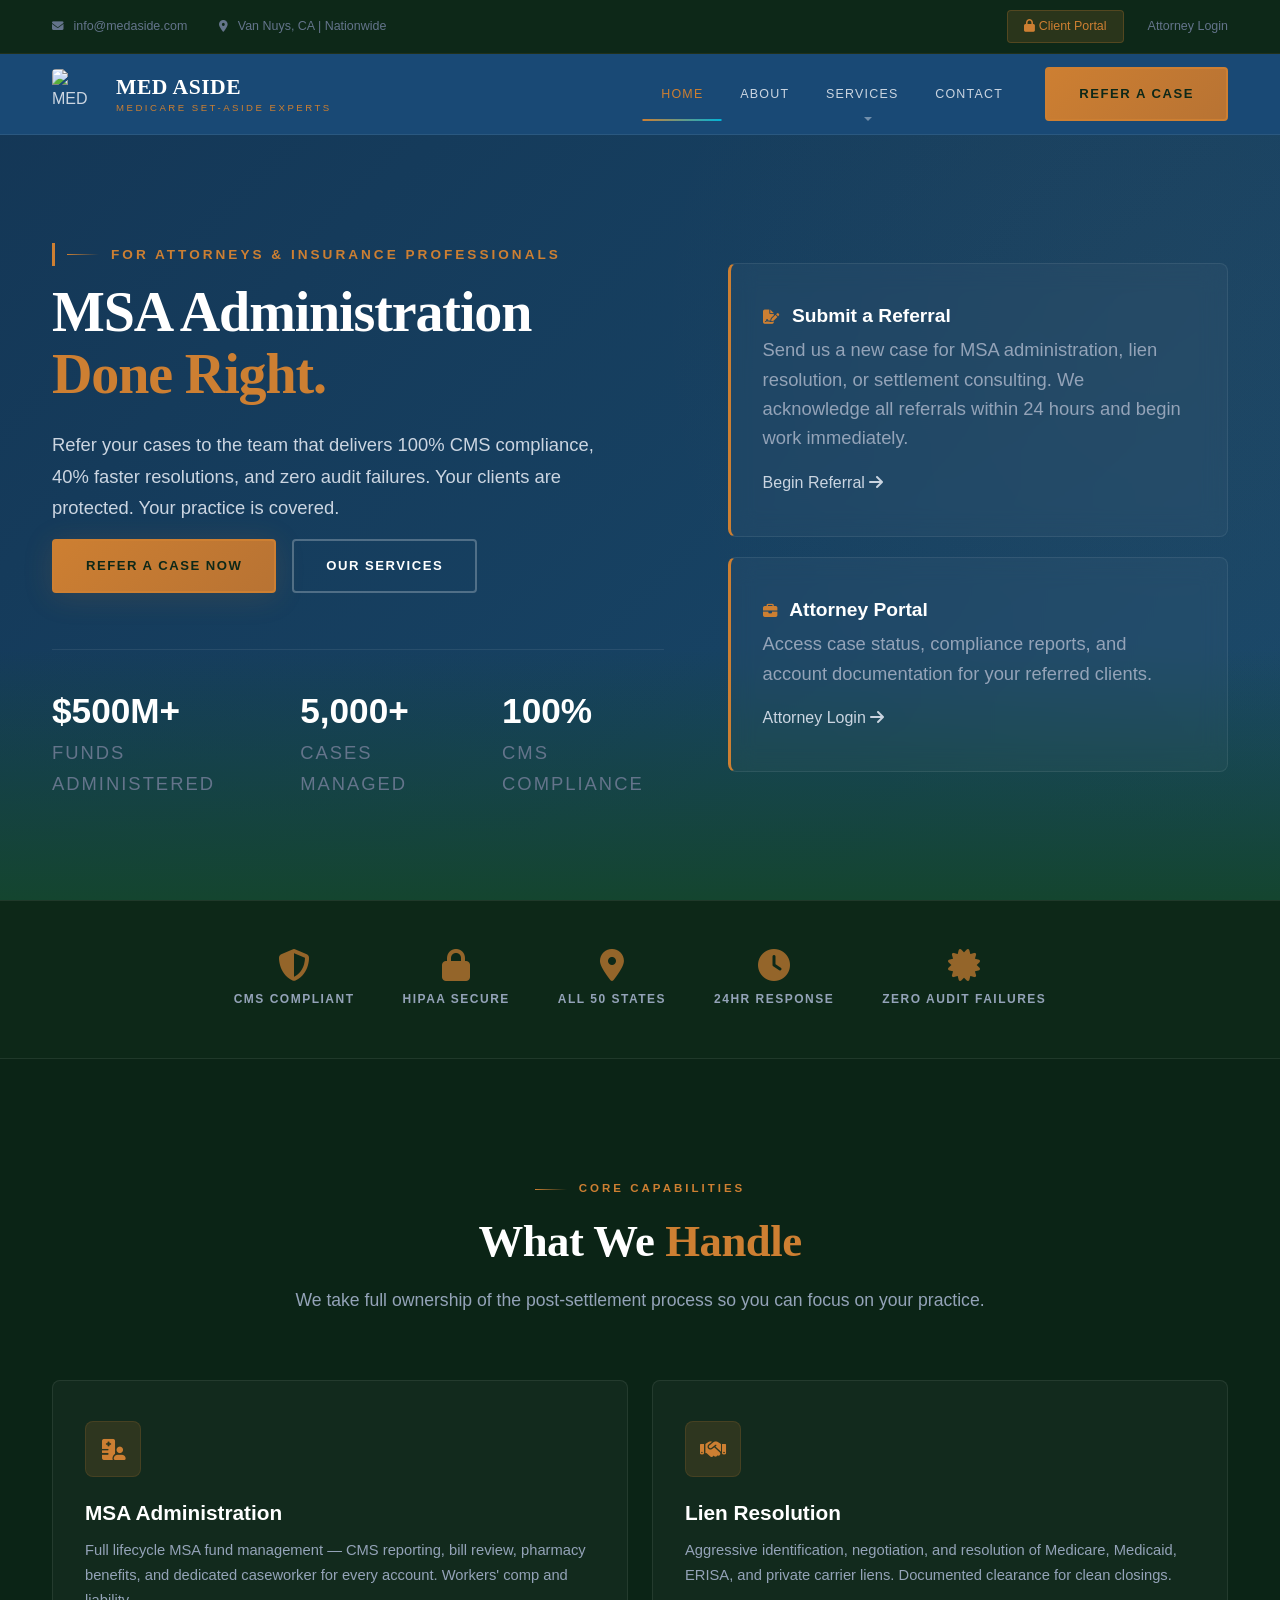
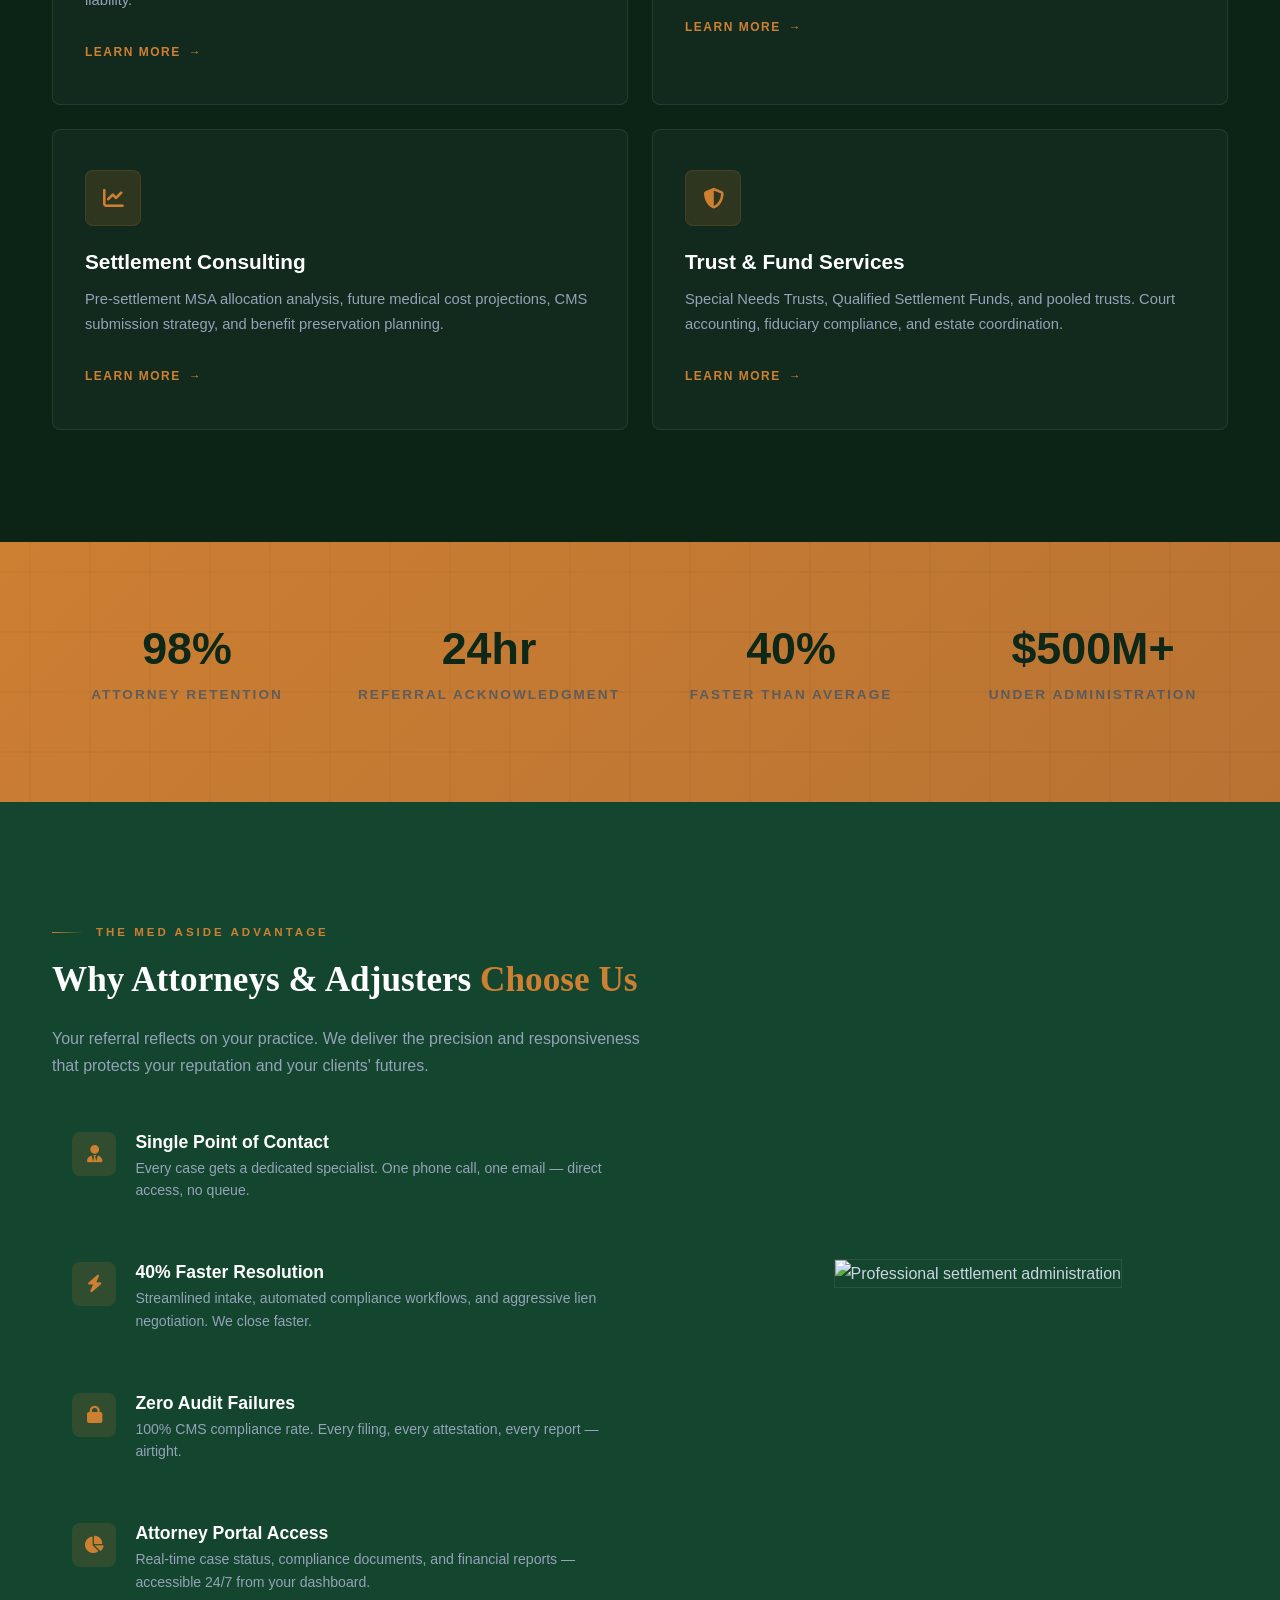
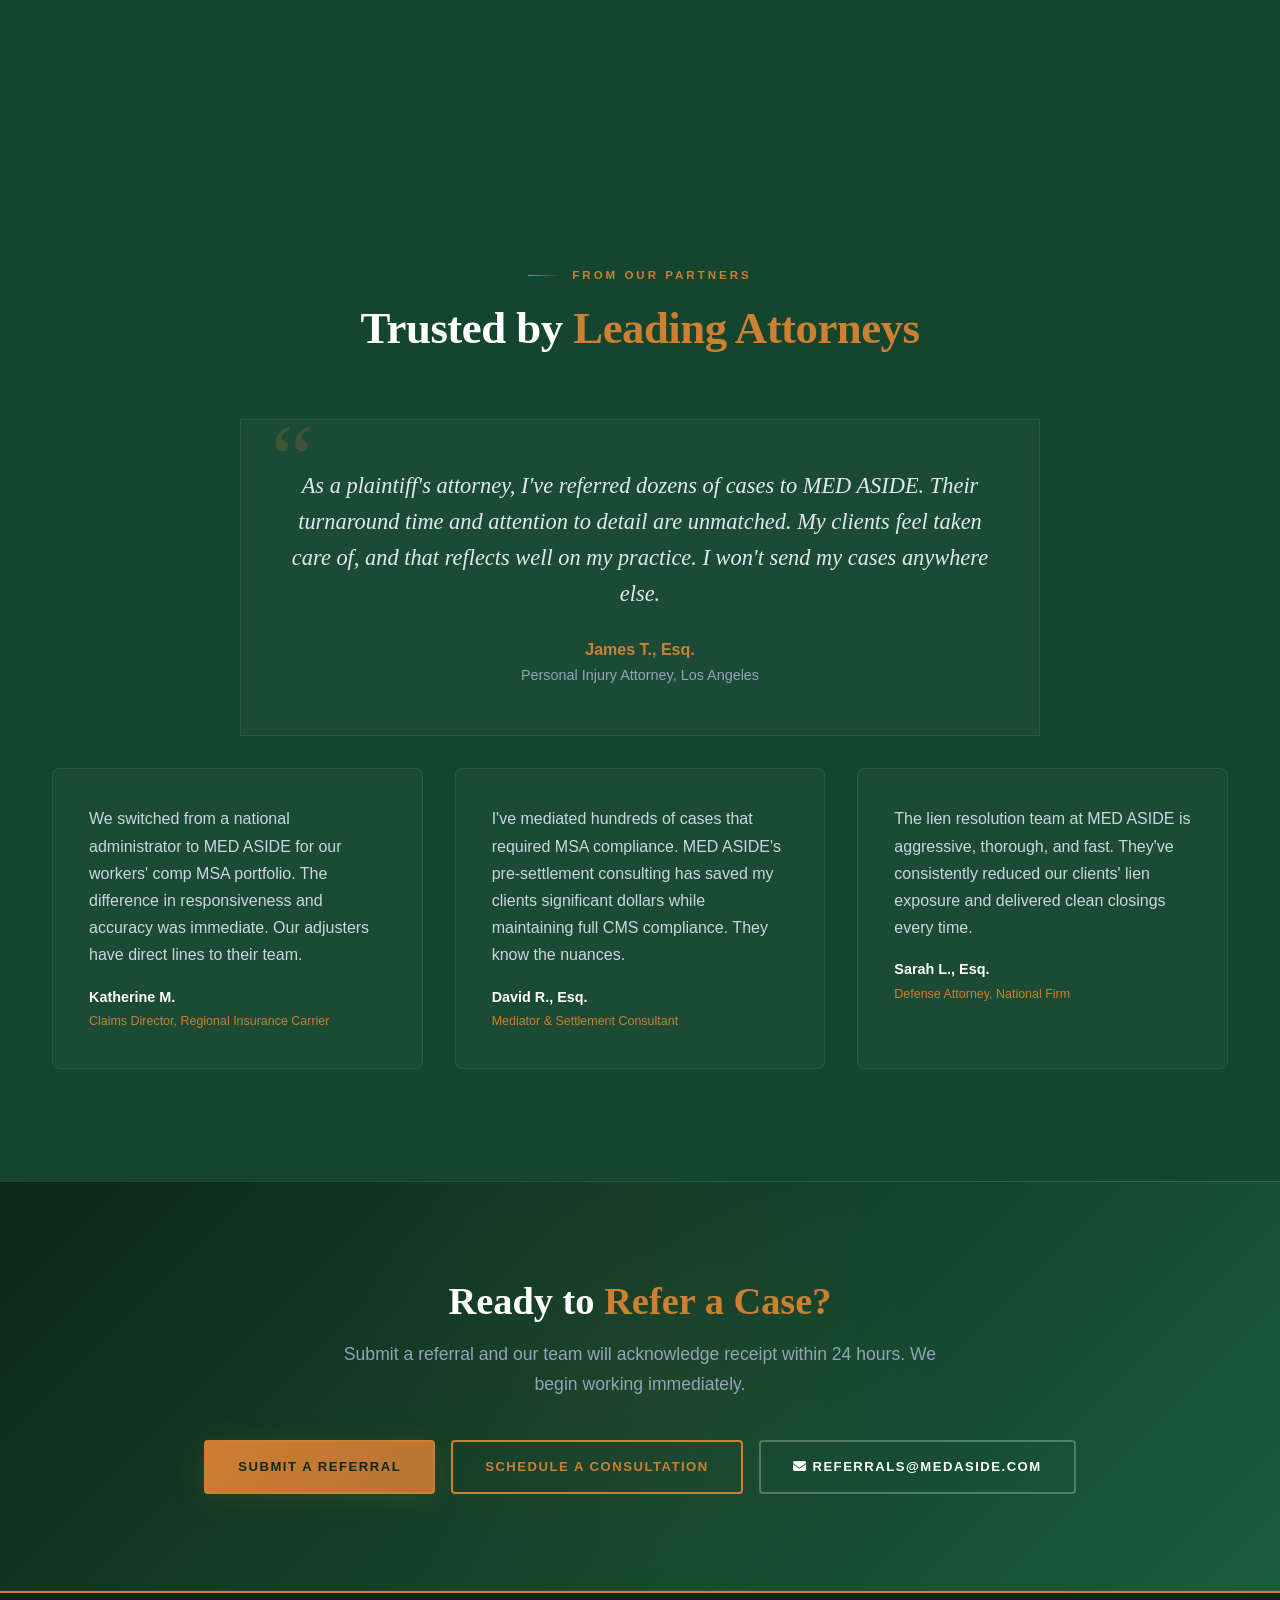
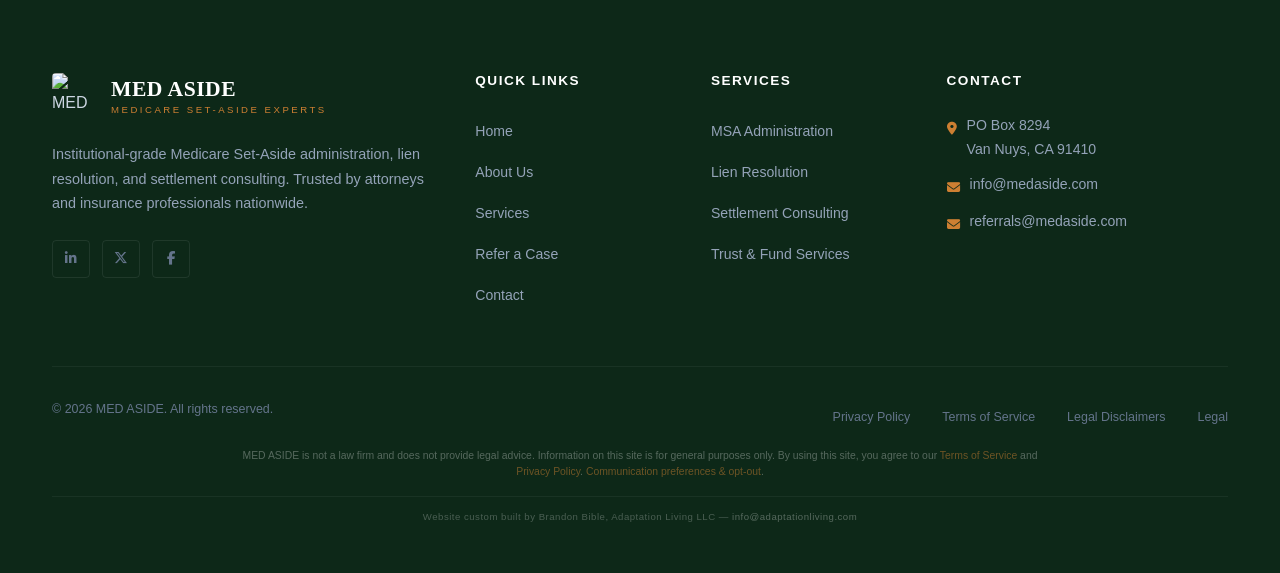
==== commit 6409a2b0: "Professional site redesign - attorney/insurance pro focused - Hero: bold "MSA Administration Done Ri" ====
--- a/index.html
+++ b/index.html
@@ -4,23 +4,23 @@
 <head>
     <meta charset="UTF-8">
     <meta name="viewport" content="width=device-width, initial-scale=1.0">
-    <title>MED ASIDE | Medicare Set-Aside Administration & Compliance Experts</title>
+    <title>MED ASIDE | Medicare Set-Aside Administration for Legal & Insurance Professionals</title>
     <link rel="icon" type="image/png" href="assets/images/logo.png">
     <link rel="apple-touch-icon" href="assets/images/logo.png">
 
     <!-- SEO Meta Tags -->
     <meta name="description"
-        content="MED ASIDE provides expert Medicare Set-Aside administration, MSA compliance, lien resolution, settlement consulting, and trust services. CMS-compliant MSA fund management serving all 50 states from Van Nuys, CA.">
+        content="MED ASIDE delivers institutional-grade Medicare Set-Aside administration, lien resolution, and settlement consulting for attorneys, adjusters, and insurance professionals. 100% CMS compliance. All 50 states.">
     <meta name="keywords"
-        content="Medicare Set-Aside, MSA administration, MSA compliance, Medicare Set-Aside allocation, CMS compliance, lien resolution, settlement administration, workers compensation MSA, liability MSA, trust services, settlement consulting, Medicare secondary payer, MSA fund management">
+        content="Medicare Set-Aside, MSA administration, MSA compliance, lien resolution, settlement consulting, CMS compliance, workers compensation MSA, liability MSA, trust services, attorney MSA referral, insurance settlement administration">
     <meta name="robots" content="index, follow">
     <meta name="author" content="MED ASIDE">
     <link rel="canonical" href="https://www.medaside.com/">
 
     <!-- Open Graph Tags -->
-    <meta property="og:title" content="MED ASIDE | Medicare Set-Aside Administration & Compliance Experts">
+    <meta property="og:title" content="MED ASIDE | MSA Administration for Legal & Insurance Professionals">
     <meta property="og:description"
-        content="Expert Medicare Set-Aside administration, MSA compliance, lien resolution, and trust services. CMS-compliant fund management serving all 50 states.">
+        content="Institutional-grade Medicare Set-Aside administration, lien resolution, and settlement consulting. 100% CMS compliance. All 50 states.">
     <meta property="og:type" content="website">
     <meta property="og:url" content="https://www.medaside.com/">
     <meta property="og:image" content="https://www.medaside.com/assets/images/og-image.png">
@@ -28,9 +28,9 @@
 
     <!-- Twitter Card Tags -->
     <meta name="twitter:card" content="summary_large_image">
-    <meta name="twitter:title" content="MED ASIDE | Medicare Set-Aside Administration & Compliance Experts">
+    <meta name="twitter:title" content="MED ASIDE | MSA Administration for Legal & Insurance Professionals">
     <meta name="twitter:description"
-        content="Expert Medicare Set-Aside administration, MSA compliance, lien resolution, and trust services. CMS-compliant fund management serving all 50 states.">
+        content="Institutional-grade Medicare Set-Aside administration, lien resolution, and settlement consulting. 100% CMS compliance. All 50 states.">
     <meta name="twitter:image" content="https://www.medaside.com/assets/images/og-image.png">
 
     <!-- JSON-LD Structured Data: Organization -->
@@ -41,7 +41,7 @@
         "name": "MED ASIDE",
         "url": "https://www.medaside.com",
         "logo": "https://www.medaside.com/assets/images/logo.png",
-        "description": "Medicare Set-Aside administration and compliance experts providing MSA fund management, lien resolution, settlement consulting, and trust services nationwide.",
+        "description": "Institutional-grade Medicare Set-Aside administration, lien resolution, settlement consulting, and trust services for legal and insurance professionals nationwide.",
         "email": "info@medaside.com",
         "address": {
             "@type": "PostalAddress",
@@ -75,7 +75,7 @@
         "image": "https://www.medaside.com/assets/images/logo.png",
         "url": "https://www.medaside.com",
         "email": "info@medaside.com",
-        "description": "Medicare Set-Aside administration and compliance experts. Professional MSA fund management, lien resolution, settlement consulting, and trust services.",
+        "description": "Institutional-grade Medicare Set-Aside administration for legal and insurance professionals. MSA fund management, lien resolution, settlement consulting, and trust services.",
         "address": {
             "@type": "PostalAddress",
             "streetAddress": "PO Box 8294",
@@ -123,6 +123,125 @@
 
     <!-- Stylesheet -->
     <link rel="stylesheet" href="styles.css">
+
+    <!-- Professional Site Overrides -->
+    <style>
+        /* Bigger, bolder hero for professional impact */
+        .hero { min-height: 85vh; display: flex; align-items: center; }
+        .hero h1 { font-size: 3.5rem; letter-spacing: -0.02em; line-height: 1.1; }
+        .hero p { font-size: 1.15rem; max-width: 560px; }
+        .hero .section-label {
+            font-size: 0.85rem;
+            letter-spacing: 3px;
+            text-transform: uppercase;
+            font-weight: 600;
+            color: var(--gold);
+            border-left: 3px solid var(--gold);
+            padding-left: 12px;
+        }
+
+        /* Stat numbers pop harder */
+        .hero-stat h3 { font-size: 2.2rem; font-weight: 700; }
+
+        /* Single sidebar card - bigger, more commanding */
+        .hero-sidebar .hero-card {
+            padding: 2.5rem 2rem;
+            border-left: 3px solid var(--gold);
+        }
+        .hero-sidebar .hero-card h4 { font-size: 1.2rem; }
+
+        /* Services grid - 4 cards, 2x2 */
+        .services-grid { grid-template-columns: repeat(2, 1fr) !important; gap: 1.5rem; }
+        .service-card { padding: 2.5rem 2rem; }
+        .service-card h3 { font-size: 1.3rem; }
+
+        /* Trust band - bigger numbers */
+        .trust-band h3 { font-size: 2.8rem; }
+        .trust-band p { font-size: 0.85rem; letter-spacing: 2px; text-transform: uppercase; }
+
+        /* Professional testimonials - single featured quote */
+        .featured-testimonial {
+            max-width: 800px;
+            margin: 0 auto;
+            text-align: center;
+            padding: 3rem;
+            background: var(--glass);
+            border: 1px solid var(--glass-border);
+            position: relative;
+        }
+        .featured-testimonial::before {
+            content: '\201C';
+            font-family: var(--font-display);
+            font-size: 6rem;
+            color: var(--gold);
+            opacity: 0.2;
+            position: absolute;
+            top: -10px;
+            left: 30px;
+            line-height: 1;
+        }
+        .featured-testimonial blockquote {
+            font-family: var(--font-display);
+            font-size: 1.4rem;
+            font-style: italic;
+            color: var(--text-100);
+            line-height: 1.6;
+            margin-bottom: 1.5rem;
+        }
+        .featured-testimonial .author-name {
+            font-weight: 700;
+            color: var(--gold);
+            font-size: 1rem;
+        }
+        .featured-testimonial .author-title {
+            color: var(--text-300);
+            font-size: 0.9rem;
+        }
+
+        /* CTA band - tighter, punchier */
+        .cta-band h2 { font-size: 2.4rem; }
+
+        /* Why section - stronger headers */
+        .why-content h2 { font-size: 2.2rem; }
+        .why-item h4 { font-size: 1.1rem; font-weight: 700; }
+
+        /* Credential badges row */
+        .credentials {
+            display: flex;
+            gap: 3rem;
+            align-items: center;
+            justify-content: center;
+            padding: 3rem 0;
+            flex-wrap: wrap;
+        }
+        .credential {
+            display: flex;
+            flex-direction: column;
+            align-items: center;
+            gap: 0.5rem;
+            text-align: center;
+        }
+        .credential i {
+            font-size: 2rem;
+            color: var(--gold);
+            opacity: 0.7;
+        }
+        .credential span {
+            font-size: 0.75rem;
+            text-transform: uppercase;
+            letter-spacing: 1.5px;
+            color: var(--text-300);
+            font-weight: 600;
+        }
+
+        @media (max-width: 768px) {
+            .hero h1 { font-size: 2.2rem; }
+            .services-grid { grid-template-columns: 1fr !important; }
+            .trust-band h3 { font-size: 2rem; }
+            .featured-testimonial blockquote { font-size: 1.1rem; }
+            .credentials { gap: 1.5rem; }
+        }
+    </style>
 </head>
 
 <body>
@@ -132,7 +251,7 @@
         <div class="container">
             <div class="top-bar-left">
                 <a href="mailto:info@medaside.com"><i class="fas fa-envelope"></i> info@medaside.com</a>
-                <span><i class="fas fa-map-marker-alt"></i> Van Nuys, CA</span>
+                <span><i class="fas fa-map-marker-alt"></i> Van Nuys, CA | Nationwide</span>
             </div>
             <div class="top-bar-right">
                 <a href="portal.html" class="portal-btn"><i class="fas fa-lock"></i> Client Portal</a>
@@ -162,20 +281,9 @@
                             <a href="services.html">Services</a>
                             <div class="dropdown">
                                 <a href="services.html#msa">MSA Administration</a>
-                                <a href="services.html#professional">Professional Administration</a>
                                 <a href="services.html#lien">Lien Resolution</a>
                                 <a href="services.html#consulting">Settlement Consulting</a>
                                 <a href="services.html#trust">Trust Services</a>
-                                <a href="services.html#liability">Liability Settlements</a>
-                            </div>
-                        </li>
-                        <li class="has-dropdown">
-                            <a href="#">Resources</a>
-                            <div class="dropdown">
-                                <a href="#">Industry News</a>
-                                <a href="#">Settlement Guides</a>
-                                <a href="#">FAQ</a>
-                                <a href="#">Video Library</a>
                             </div>
                         </li>
                         <li><a href="contact.html">Contact</a></li>
@@ -193,15 +301,12 @@
         <div class="container">
             <div class="hero-inner">
                 <div class="hero-content">
-                    <span class="section-label">Settlement Administration Experts</span>
-                    <h1>Securing Your Future with <span class="text-gold">Precision & Compliance</span></h1>
-                    <p>We provide personalized MSA administration, settlement planning, and Medicare compliance with a
-                        level of dedicated attention and automated efficiency that large institutions simply cannot
-                        match.</p>
+                    <span class="section-label">For Attorneys & Insurance Professionals</span>
+                    <h1>MSA Administration <span class="text-gold">Done Right.</span></h1>
+                    <p>Refer your cases to the team that delivers 100% CMS compliance, 40% faster resolutions, and zero audit failures. Your clients are protected. Your practice is covered.</p>
                     <div class="hero-ctas">
-                        <a href="contact.html" class="btn btn-primary"><span>Schedule Consultation</span></a>
-                        <a href="services.html" class="btn btn-outline-light"><span><i class="fas fa-play-circle"></i>
-                                Explore Our Services</span></a>
+                        <a href="referral.html" class="btn btn-primary"><span>Refer a Case Now</span></a>
+                        <a href="services.html" class="btn btn-outline-light"><span>Our Services</span></a>
                     </div>
                     <div class="hero-stats">
                         <div class="hero-stat">
@@ -209,90 +314,91 @@
                             <p>Funds Administered</p>
                         </div>
                         <div class="hero-stat">
-                            <h3>50</h3>
-                            <p>States Covered</p>
+                            <h3>5,000+</h3>
+                            <p>Cases Managed</p>
                         </div>
                         <div class="hero-stat">
                             <h3>100%</h3>
-                            <p>Compliance Rate</p>
+                            <p>CMS Compliance</p>
                         </div>
                     </div>
                 </div>
 
                 <div class="hero-sidebar">
                     <div class="hero-card">
-                        <h4><i class="fas fa-file-signature"></i> Refer a Case</h4>
-                        <p>Attorneys: Submit a new case referral for MSA administration, lien resolution, or settlement
-                            consulting.</p>
+                        <h4><i class="fas fa-file-signature"></i> Submit a Referral</h4>
+                        <p>Send us a new case for MSA administration, lien resolution, or settlement consulting. We acknowledge all referrals within 24 hours and begin work immediately.</p>
                         <a href="referral.html">Begin Referral <i class="fas fa-arrow-right"></i></a>
                     </div>
                     <div class="hero-card">
-                        <h4><i class="fas fa-user-shield"></i> New Members</h4>
-                        <p>Just received your settlement? Access your account, manage your funds, and review your
-                            benefits.</p>
-                        <a href="portal.html">Member Portal <i class="fas fa-arrow-right"></i></a>
+                        <h4><i class="fas fa-briefcase"></i> Attorney Portal</h4>
+                        <p>Access case status, compliance reports, and account documentation for your referred clients.</p>
+                        <a href="portal.html">Attorney Login <i class="fas fa-arrow-right"></i></a>
                     </div>
-                    <div class="hero-card">
-                        <h4><i class="fas fa-envelope"></i> Need Help?</h4>
-                        <p>Email us at <strong>info@medaside.com</strong> or reach out online. Our team responds within 24
-                            hours.</p>
-                        <a href="contact.html">Contact Us <i class="fas fa-arrow-right"></i></a>
-                    </div>
                 </div>
             </div>
         </div>
     </section>
 
-    <!-- Services Section -->
+    <!-- Credential Badges -->
+    <section style="background: var(--navy-900); border-top: 1px solid var(--glass-border); border-bottom: 1px solid var(--glass-border);">
+        <div class="container">
+            <div class="credentials">
+                <div class="credential">
+                    <i class="fas fa-shield-halved"></i>
+                    <span>CMS Compliant</span>
+                </div>
+                <div class="credential">
+                    <i class="fas fa-lock"></i>
+                    <span>HIPAA Secure</span>
+                </div>
+                <div class="credential">
+                    <i class="fas fa-map-marker-alt"></i>
+                    <span>All 50 States</span>
+                </div>
+                <div class="credential">
+                    <i class="fas fa-clock"></i>
+                    <span>24hr Response</span>
+                </div>
+                <div class="credential">
+                    <i class="fas fa-certificate"></i>
+                    <span>Zero Audit Failures</span>
+                </div>
+            </div>
+        </div>
+    </section>
+
+    <!-- Core Services — Focused for Professionals -->
     <section class="services-section">
         <div class="container">
             <div class="section-header">
-                <span class="section-label" style="padding-left:0; text-align:center;">What We Do</span>
-                <h2>Comprehensive <span class="text-gold">Settlement Solutions</span></h2>
-                <p>From MSA administration to trust services, we handle every aspect of the post-settlement process with
-                    precision and care.</p>
+                <span class="section-label" style="padding-left:0; text-align:center;">Core Capabilities</span>
+                <h2>What We <span class="text-gold">Handle</span></h2>
+                <p>We take full ownership of the post-settlement process so you can focus on your practice.</p>
             </div>
             <div class="services-grid">
                 <a href="services.html#msa" class="service-card">
                     <div class="service-icon"><i class="fas fa-hospital-user"></i></div>
                     <h3>MSA Administration</h3>
-                    <p>Expert management of Medicare Set-Aside accounts, ensuring compliance with CMS guidelines and
-                        protecting your Medicare benefits.</p>
-                    <span class="service-link"><span>Learn More</span> <span class="arrow">&rarr;</span></span>
-                </a>
-                <a href="services.html#professional" class="service-card">
-                    <div class="service-icon"><i class="fas fa-briefcase"></i></div>
-                    <h3>Professional Administration</h3>
-                    <p>Full-service fund management including bill payment, budgeting, and investment oversight to
-                        maximize your settlement value.</p>
+                    <p>Full lifecycle MSA fund management — CMS reporting, bill review, pharmacy benefits, and dedicated caseworker for every account. Workers' comp and liability.</p>
                     <span class="service-link"><span>Learn More</span> <span class="arrow">&rarr;</span></span>
                 </a>
                 <a href="services.html#lien" class="service-card">
                     <div class="service-icon"><i class="fas fa-handshake"></i></div>
                     <h3>Lien Resolution</h3>
-                    <p>Aggressive negotiation and resolution of liens from Medicare, Medicaid, and private insurers to
-                        maximize your net recovery.</p>
+                    <p>Aggressive identification, negotiation, and resolution of Medicare, Medicaid, ERISA, and private carrier liens. Documented clearance for clean closings.</p>
                     <span class="service-link"><span>Learn More</span> <span class="arrow">&rarr;</span></span>
                 </a>
                 <a href="services.html#consulting" class="service-card">
                     <div class="service-icon"><i class="fas fa-chart-line"></i></div>
                     <h3>Settlement Consulting</h3>
-                    <p>Strategic planning to structure settlements that meet current needs and future goals while
-                        minimizing tax liabilities.</p>
+                    <p>Pre-settlement MSA allocation analysis, future medical cost projections, CMS submission strategy, and benefit preservation planning.</p>
                     <span class="service-link"><span>Learn More</span> <span class="arrow">&rarr;</span></span>
                 </a>
                 <a href="services.html#trust" class="service-card">
                     <div class="service-icon"><i class="fas fa-shield-alt"></i></div>
-                    <h3>Trust Services</h3>
-                    <p>Comprehensive trust administration including Special Needs Trusts and Preservation Trusts to
-                        safeguard your assets.</p>
-                    <span class="service-link"><span>Learn More</span> <span class="arrow">&rarr;</span></span>
-                </a>
-                <a href="services.html#liability" class="service-card">
-                    <div class="service-icon"><i class="fas fa-gavel"></i></div>
-                    <h3>Liability Settlements</h3>
-                    <p>Specialized solutions ensuring medical future care needs are accurately projected, funded, and
-                        compliant.</p>
+                    <h3>Trust & Fund Services</h3>
+                    <p>Special Needs Trusts, Qualified Settlement Funds, and pooled trusts. Court accounting, fiduciary compliance, and estate coordination.</p>
                     <span class="service-link"><span>Learn More</span> <span class="arrow">&rarr;</span></span>
                 </a>
             </div>
@@ -305,146 +411,98 @@
             <div class="trust-grid">
                 <div class="trust-item">
                     <h3>98%</h3>
-                    <p>Client Retention Rate</p>
+                    <p>Attorney Retention</p>
                 </div>
                 <div class="trust-item">
                     <h3>24hr</h3>
-                    <p>Response Guarantee</p>
+                    <p>Referral Acknowledgment</p>
                 </div>
                 <div class="trust-item">
-                    <h3>5,000+</h3>
-                    <p>Cases Administered</p>
+                    <h3>40%</h3>
+                    <p>Faster Than Average</p>
                 </div>
                 <div class="trust-item">
                     <h3>$500M+</h3>
-                    <p>Funds Under Management</p>
+                    <p>Under Administration</p>
                 </div>
             </div>
         </div>
     </section>
 
-    <!-- Why Choose Us -->
+    <!-- Why Professionals Choose Us -->
     <section class="why-section">
         <div class="container">
             <div class="why-grid">
                 <div class="why-content">
                     <span class="section-label">The MED ASIDE Advantage</span>
-                    <h2>Why Clients Choose <span class="text-gold">Us Over the Competition</span></h2>
-                    <p class="text-muted">Unlike large, bureaucratic settlement administrators, we combine cutting-edge
-                        technology with deeply personal service. Every client gets a dedicated team — not a call center.
-                    </p>
+                    <h2>Why Attorneys & Adjusters <span class="text-gold">Choose Us</span></h2>
+                    <p class="text-muted">Your referral reflects on your practice. We deliver the precision and responsiveness that protects your reputation and your clients' futures.</p>
                     <div class="why-list">
                         <div class="why-item">
                             <div class="why-icon"><i class="fas fa-user-tie"></i></div>
                             <div>
-                                <h4>Dedicated Case Manager</h4>
-                                <p>You'll work with the same expert from day one — no transfers, no runaround.</p>
+                                <h4>Single Point of Contact</h4>
+                                <p>Every case gets a dedicated specialist. One phone call, one email — direct access, no queue.</p>
                             </div>
                         </div>
                         <div class="why-item">
                             <div class="why-icon"><i class="fas fa-bolt"></i></div>
                             <div>
-                                <h4>Faster Resolution Times</h4>
-                                <p>Our streamlined process resolves liens and sets up administration 40% faster than the
-                                    industry average.</p>
+                                <h4>40% Faster Resolution</h4>
+                                <p>Streamlined intake, automated compliance workflows, and aggressive lien negotiation. We close faster.</p>
                             </div>
                         </div>
                         <div class="why-item">
                             <div class="why-icon"><i class="fas fa-lock"></i></div>
                             <div>
-                                <h4>Full CMS Compliance</h4>
-                                <p>100% compliance rate with Centers for Medicare & Medicaid Services guidelines — zero
-                                    audit failures.</p>
+                                <h4>Zero Audit Failures</h4>
+                                <p>100% CMS compliance rate. Every filing, every attestation, every report — airtight.</p>
                             </div>
                         </div>
                         <div class="why-item">
                             <div class="why-icon"><i class="fas fa-chart-pie"></i></div>
                             <div>
-                                <h4>Transparent Reporting</h4>
-                                <p>Real-time access to your account through our client portal, with detailed quarterly
-                                    reports.</p>
+                                <h4>Attorney Portal Access</h4>
+                                <p>Real-time case status, compliance documents, and financial reports — accessible 24/7 from your dashboard.</p>
                             </div>
                         </div>
                     </div>
                 </div>
                 <div style="display:flex;align-items:center;justify-content:center;">
-                    <img src="assets/images/hero.png" alt="Professional office environment"
+                    <img src="assets/images/hero.png" alt="Professional settlement administration"
                         style="max-height:500px;object-fit:cover;border:1px solid var(--glass-border);">
                 </div>
             </div>
         </div>
     </section>
 
-    <!-- Testimonials -->
+    <!-- Featured Professional Testimonial -->
     <section class="testimonials-section">
         <div class="container">
             <div class="section-header">
-                <span class="section-label" style="padding-left:0; text-align:center;">Client Testimonials</span>
-                <h2>What Our Clients <span class="text-gold">Are Saying</span></h2>
-                <p>Real stories from real people whose settlements were protected by MED ASIDE.</p>
-            </div>
-            <div class="testimonials-grid">
+                <span class="section-label" style="padding-left:0; text-align:center;">From Our Partners</span>
+                <h2>Trusted by <span class="text-gold">Leading Attorneys</span></h2>
+            </div>
+            <div class="featured-testimonial">
+                <blockquote>As a plaintiff's attorney, I've referred dozens of cases to MED ASIDE. Their turnaround time and attention to detail are unmatched. My clients feel taken care of, and that reflects well on my practice. I won't send my cases anywhere else.</blockquote>
+                <div class="author-name">James T., Esq.</div>
+                <div class="author-title">Personal Injury Attorney, Los Angeles</div>
+            </div>
+            <div class="testimonials-grid" style="margin-top: 2rem;">
                 <div class="testimonial-card">
-                    <p>MED ASIDE handled every aspect of my MSA administration with incredible professionalism. I never
-                        had to worry about compliance or missed deadlines. They were always a phone call away.</p>
-                    <div class="testimonial-author">Maria G.</div>
-                    <div class="testimonial-role">Workers' Compensation Claimant</div>
+                    <p>We switched from a national administrator to MED ASIDE for our workers' comp MSA portfolio. The difference in responsiveness and accuracy was immediate. Our adjusters have direct lines to their team.</p>
+                    <div class="testimonial-author">Katherine M.</div>
+                    <div class="testimonial-role">Claims Director, Regional Insurance Carrier</div>
                 </div>
                 <div class="testimonial-card">
-                    <p>As a plaintiff's attorney, I've referred dozens of cases to MED ASIDE. Their turnaround time and
-                        attention to detail are unmatched. My clients feel taken care of, and that reflects well on my
-                        practice.</p>
-                    <div class="testimonial-author">James T., Esq.</div>
-                    <div class="testimonial-role">Personal Injury Attorney, Los Angeles</div>
+                    <p>I've mediated hundreds of cases that required MSA compliance. MED ASIDE's pre-settlement consulting has saved my clients significant dollars while maintaining full CMS compliance. They know the nuances.</p>
+                    <div class="testimonial-author">David R., Esq.</div>
+                    <div class="testimonial-role">Mediator & Settlement Consultant</div>
                 </div>
                 <div class="testimonial-card">
-                    <p>After my settlement, I was overwhelmed. MED ASIDE made the process simple and stress-free. Their
-                        quarterly reports keep me informed, and their team is always available to answer questions.</p>
-                    <div class="testimonial-author">Robert K.</div>
-                    <div class="testimonial-role">Liability Settlement Recipient</div>
-                </div>
-            </div>
-        </div>
-    </section>
-
-    <!-- Resources / News -->
-    <section class="resources-section">
-        <div class="container">
-            <div class="section-header">
-                <span class="section-label" style="padding-left:0; text-align:center;">Resources & Updates</span>
-                <h2>Stay <span class="text-gold">Informed</span></h2>
-                <p>Industry news, settlement guides, and compliance updates to keep you ahead of the curve.</p>
-            </div>
-            <div class="resources-grid">
-                <div class="resource-card">
-                    <div class="resource-thumb"><i class="fas fa-newspaper"></i></div>
-                    <div class="resource-body">
-                        <span class="resource-tag">Industry News</span>
-                        <h4>CMS Announces 2026 Recovery Thresholds</h4>
-                        <p>The Centers for Medicare & Medicaid Services has released updated thresholds for MSA review.
-                            Here's what you need to know.</p>
-                        <span class="resource-link">Read More &rarr;</span>
-                    </div>
-                </div>
-                <div class="resource-card">
-                    <div class="resource-thumb"><i class="fas fa-book-open"></i></div>
-                    <div class="resource-body">
-                        <span class="resource-tag">Settlement Guide</span>
-                        <h4>Understanding Your Medicare Set-Aside</h4>
-                        <p>A comprehensive guide to what an MSA is, how it works, and why professional administration
-                            protects your future healthcare.</p>
-                        <span class="resource-link">Download Guide &rarr;</span>
-                    </div>
-                </div>
-                <div class="resource-card">
-                    <div class="resource-thumb"><i class="fas fa-video"></i></div>
-                    <div class="resource-body">
-                        <span class="resource-tag">Video Series</span>
-                        <h4>MSA Self-Administration Basics</h4>
-                        <p>Watch our video series explaining the fundamentals of self-administering your Medicare
-                            Set-Aside account.</p>
-                        <span class="resource-link">Watch Now &rarr;</span>
-                    </div>
+                    <p>The lien resolution team at MED ASIDE is aggressive, thorough, and fast. They've consistently reduced our clients' lien exposure and delivered clean closings every time.</p>
+                    <div class="testimonial-author">Sarah L., Esq.</div>
+                    <div class="testimonial-role">Defense Attorney, National Firm</div>
                 </div>
             </div>
         </div>
@@ -453,13 +511,12 @@
     <!-- CTA Band -->
     <section class="cta-band">
         <div class="container">
-            <h2>Ready to Secure <span class="text-gold">Your Settlement?</span></h2>
-            <p>Whether you're an injured party, attorney, or insurance professional — we're here to help. Get started
-                today.</p>
+            <h2>Ready to <span class="text-gold">Refer a Case?</span></h2>
+            <p>Submit a referral and our team will acknowledge receipt within 24 hours. We begin working immediately.</p>
             <div class="cta-buttons">
-                <a href="contact.html" class="btn btn-primary"><span>Schedule a Consultation</span></a>
-                <a href="referral.html" class="btn"><span>Refer a Case</span></a>
-                <a href="mailto:info@medaside.com" class="btn btn-outline-light"><span><i class="fas fa-envelope"></i> info@medaside.com</span></a>
+                <a href="referral.html" class="btn btn-primary"><span>Submit a Referral</span></a>
+                <a href="contact.html" class="btn"><span>Schedule a Consultation</span></a>
+                <a href="mailto:referrals@medaside.com" class="btn btn-outline-light"><span><i class="fas fa-envelope"></i> referrals@medaside.com</span></a>
             </div>
         </div>
     </section>
@@ -474,8 +531,7 @@
                             style="height:45px;width:45px;border-radius:4px;">
                         <span class="logo-text">MED ASIDE<small>Medicare Set-Aside Experts</small></span>
                     </a>
-                    <p>Setting the standard in Medicare Set-Aside administration, MSA compliance, and trust services.
-                        Serving clients nationwide from Van Nuys, California.</p>
+                    <p>Institutional-grade Medicare Set-Aside administration, lien resolution, and settlement consulting. Trusted by attorneys and insurance professionals nationwide.</p>
                     <div class="social-links">
                         <a href="#" aria-label="LinkedIn"><i class="fab fa-linkedin-in"></i></a>
                         <a href="#" aria-label="Twitter"><i class="fab fa-x-twitter"></i></a>
@@ -496,10 +552,9 @@
                     <h4>Services</h4>
                     <ul>
                         <li><a href="services.html#msa">MSA Administration</a></li>
-                        <li><a href="services.html#professional">Professional Admin</a></li>
                         <li><a href="services.html#lien">Lien Resolution</a></li>
                         <li><a href="services.html#consulting">Settlement Consulting</a></li>
-                        <li><a href="services.html#trust">Trust Services</a></li>
+                        <li><a href="services.html#trust">Trust & Fund Services</a></li>
                     </ul>
                 </div>
                 <div class="footer-col footer-contact">
@@ -507,6 +562,7 @@
                     <p><span class="icon"><i class="fas fa-map-marker-alt"></i></span> PO Box 8294<br>Van
                         Nuys, CA 91410</p>
                     <p><span class="icon"><i class="fas fa-envelope"></i></span> info@medaside.com</p>
+                    <p><span class="icon"><i class="fas fa-envelope"></i></span> referrals@medaside.com</p>
                 </div>
             </div>
             <div class="footer-bottom">
@@ -560,4 +616,4 @@
 <!--End of Tawk.to Script-->
 </body>
 
-</html>+</html>
